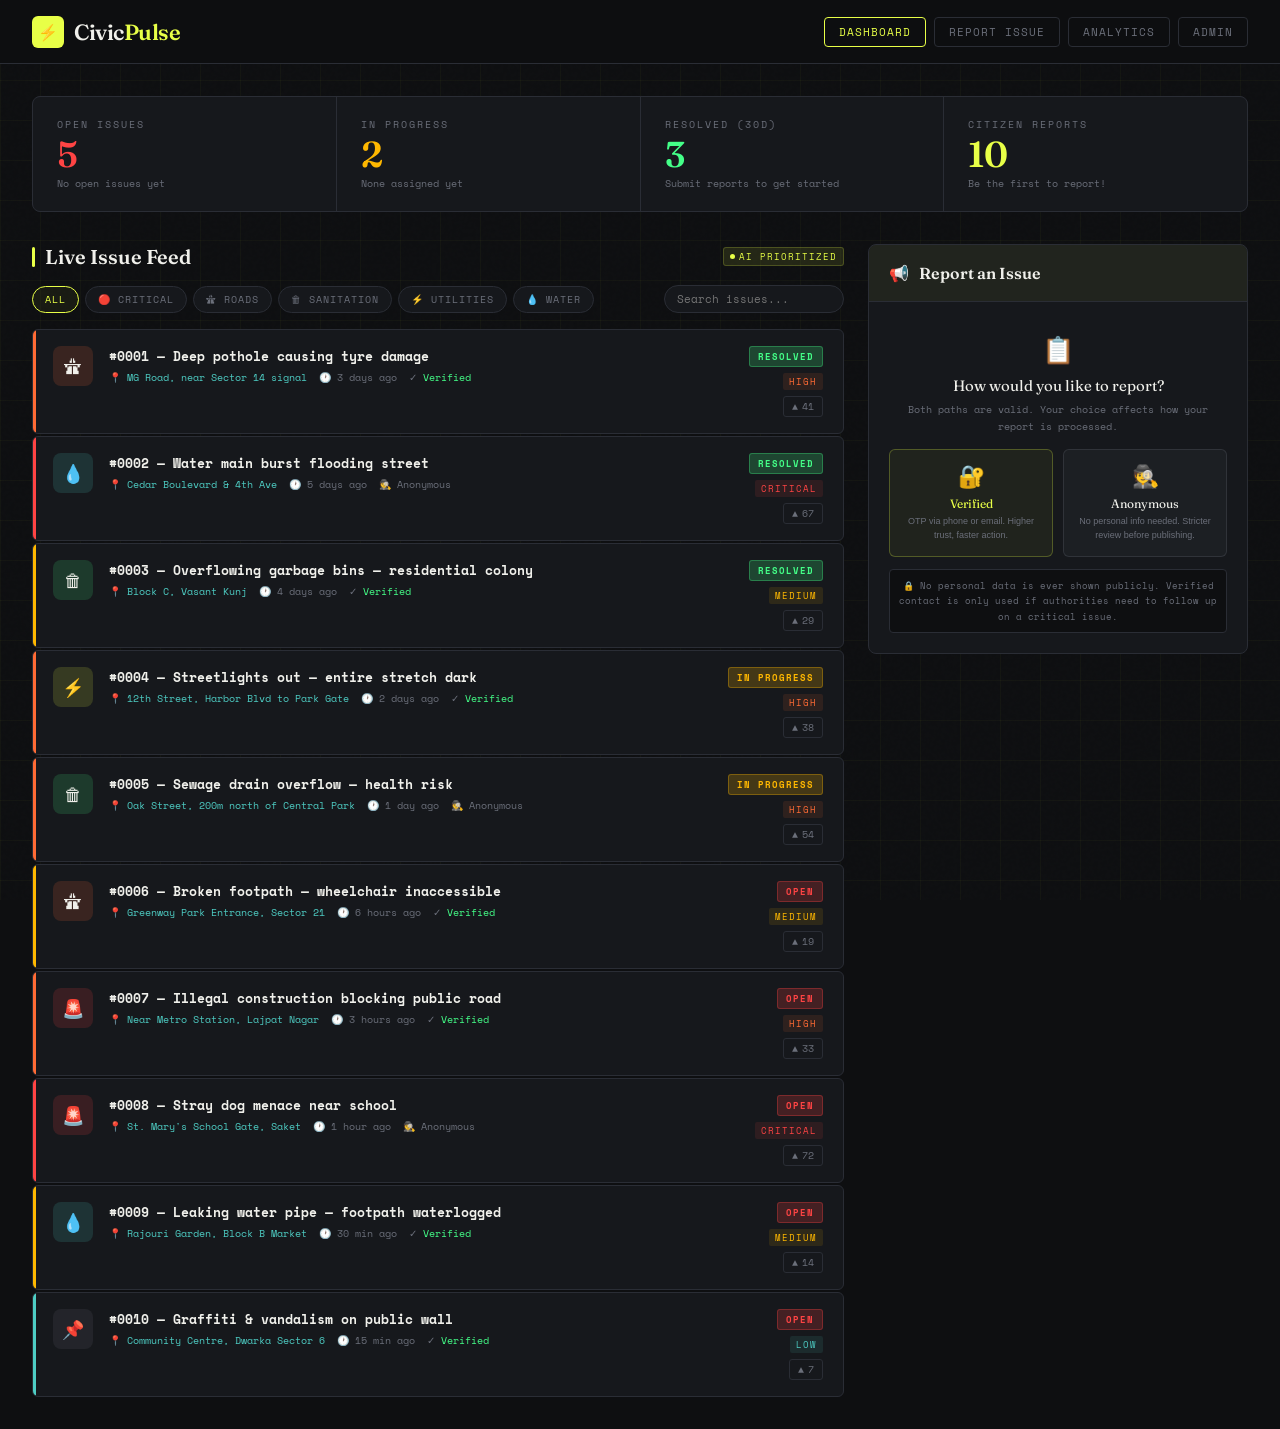
==== index.html @ 7ce0d632 "Add files via upload" ====
<!DOCTYPE html>
<html lang="en">
<head>
<meta charset="UTF-8">
<meta name="viewport" content="width=device-width, initial-scale=1.0">
<title>CivicPulse — City Issue Tracker</title>
<link rel="stylesheet" href="style.css">
<link rel="preconnect" href="https://fonts.googleapis.com">
<link href="https://fonts.googleapis.com/css2?family=Space+Mono:wght@400;700&family=Fraunces:ital,opsz,wght@0,9..144,300;0,9..144,600;1,9..144,300&display=swap" rel="stylesheet">
</head>
<body>
<header>
  <div class="logo">
    <div class="logo-mark">⚡</div>
    <div class="logo-text">Civic<span>Pulse</span></div>
  </div>
  <nav>
    <button class="nav-btn active" onclick="switchPage('dashboard')">Dashboard</button>
    <button class="nav-btn" onclick="switchPage('report')">Report Issue</button>
    <button class="nav-btn" onclick="switchPage('analytics')">Analytics</button>
    <button class="nav-btn" onclick="window.location.href='admin.html'">Admin</button>
    <!-- <button class="nav-btn btn-primary" onclick="document.getElementById('issue-title').focus(); document.querySelector('.form-panel').scrollIntoView({behavior:'smooth'})">+ New Report</button> -->
  </nav>
</header>

<main>
  <!-- STATS BAR -->
  <div class="stats-bar">
    <div class="stat-card">
      <div class="stat-label">Open Issues</div>
      <div class="stat-value red" id="stat-open">0</div>
      <div class="stat-delta">No open issues yet</div>
    </div>
    <div class="stat-card">
      <div class="stat-label">In Progress</div>
      <div class="stat-value yellow" id="stat-progress">0</div>
      <div class="stat-delta">None assigned yet</div>
    </div>
    <div class="stat-card">
      <div class="stat-label">Resolved (30d)</div>
      <div class="stat-value green" id="stat-resolved">0</div>
      <div class="stat-delta">Submit reports to get started</div>
    </div>
    <div class="stat-card">
      <div class="stat-label">Citizen Reports</div>
      <div class="stat-value accent" id="stat-total">0</div>
      <div class="stat-delta">Be the first to report!</div>
    </div>
  </div>

  <!-- MAIN CONTENT -->
  <div class="content-grid">
    <!-- LEFT: ISSUE FEED -->
    <div>
      <div class="section-header">
        <div class="section-title">Live Issue Feed</div>
        <div class="ai-tag"><div class="ai-dot"></div> AI Prioritized</div>
      </div>

      <div class="filter-bar">
        <button class="filter-chip active" onclick="filterReports('all', this)">All</button>
        <button class="filter-chip" onclick="filterReports('critical', this)">🔴 Critical</button>
        <button class="filter-chip" onclick="filterReports('road', this)">🛣 Roads</button>
        <button class="filter-chip" onclick="filterReports('sanitation', this)">🗑 Sanitation</button>
        <button class="filter-chip" onclick="filterReports('utility', this)">⚡ Utilities</button>
        <button class="filter-chip" onclick="filterReports('water', this)">💧 Water</button>
        <input class="search-input" placeholder="Search issues..." oninput="searchReports(this.value)">
      </div>

      <div class="reports-list" id="reports-list"></div>
    </div>

    <!-- RIGHT SIDEBAR -->
    <div class="sidebar">

      <!-- SUBMIT FORM -->
      <div class="form-panel">
        <div class="panel-header">
          <span>📢</span>
          <div class="panel-header-title">Report an Issue</div>
          <div id="verify-badge" style="margin-left:auto;display:none" class="ai-tag"></div>
        </div>
        <div class="panel-body">

          <!-- STEP 1: CHOOSE MODE -->
          <div id="step-choose">
            <div style="text-align:center;padding:8px 0 14px">
              <div style="font-size:26px;margin-bottom:8px">📋</div>
              <div style="font-family:'Fraunces',serif;font-size:15px;margin-bottom:6px">How would you like to report?</div>
              <div style="font-size:10px;color:var(--muted);line-height:1.7">Both paths are valid. Your choice affects how your report is processed.</div>
            </div>
            <div style="display:grid;grid-template-columns:1fr 1fr;gap:10px;margin-bottom:12px">
              <button onclick="chooseMode('verified')" style="background:rgba(232,255,71,0.05);border:1px solid rgba(232,255,71,0.25);border-radius:6px;padding:14px 10px;cursor:pointer;text-align:center;transition:all 0.2s" onmouseover="this.style.background='rgba(232,255,71,0.1)'" onmouseout="this.style.background='rgba(232,255,71,0.05)'">
                <div style="font-size:22px;margin-bottom:6px">🔐</div>
                <div style="font-family:'Fraunces',serif;font-size:12px;color:var(--accent);margin-bottom:4px">Verified</div>
                <div style="font-size:9px;color:var(--muted);line-height:1.5">OTP via phone or email. Higher trust, faster action.</div>
              </button>
              <button onclick="chooseMode('anonymous')" style="background:rgba(107,111,122,0.08);border:1px solid rgba(107,111,122,0.25);border-radius:6px;padding:14px 10px;cursor:pointer;text-align:center;transition:all 0.2s" onmouseover="this.style.background='rgba(107,111,122,0.15)'" onmouseout="this.style.background='rgba(107,111,122,0.08)'">
                <div style="font-size:22px;margin-bottom:6px">🕵️</div>
                <div style="font-family:'Fraunces',serif;font-size:12px;color:var(--text);margin-bottom:4px">Anonymous</div>
                <div style="font-size:9px;color:var(--muted);line-height:1.5">No personal info needed. Stricter review before publishing.</div>
              </button>
            </div>
            <div style="font-size:9px;color:var(--muted);text-align:center;line-height:1.7;padding:8px;border:1px solid var(--border);border-radius:4px;background:var(--bg)">
              🔒 No personal data is ever shown publicly. Verified contact is only used if authorities need to follow up on a critical issue.
            </div>
          </div>

          <!-- STEP 1a: VERIFY IDENTITY (OTP) -->
          <div id="step-verify" style="display:none">
            <button onclick="backToChoose()" style="background:none;border:none;color:var(--muted);font-family:'Space Mono',monospace;font-size:9px;cursor:pointer;margin-bottom:12px;padding:0">← Back</button>
            <div style="text-align:center;padding:4px 0 14px">
              <div style="font-size:24px;margin-bottom:6px">🔐</div>
              <div style="font-family:'Fraunces',serif;font-size:14px;margin-bottom:4px">Verify your identity</div>
              <div style="font-size:10px;color:var(--muted);line-height:1.6">Your contact is <strong style="color:var(--text)">never shown publicly</strong>. Reports display as "Verified Citizen".</div>
            </div>
            <div class="form-group">
              <label class="form-label">Mobile Number or Email</label>
              <input class="form-input" id="verify-contact" placeholder="+91 98765 43210 or you@email.com">
            </div>
            <div id="otp-row" style="display:none">
              <div class="form-group">
                <label class="form-label">Enter OTP sent to your contact</label>
                <div style="display:flex;gap:8px">
                  <input class="form-input" id="otp-input" placeholder="6-digit code" maxlength="6" style="letter-spacing:6px;font-size:16px;text-align:center">
                  <button style="background:none;border:1px solid var(--border);color:var(--muted);font-family:'Space Mono',monospace;font-size:9px;padding:0 10px;border-radius:4px;cursor:pointer;white-space:nowrap" onclick="resendOtp()">Resend</button>
                </div>
                <div style="font-size:9px;color:var(--muted);margin-top:6px" id="otp-hint"></div>
              </div>
              <button class="submit-btn" onclick="verifyOtp()">Verify & Continue →</button>
            </div>
            <div id="send-otp-btn-wrap">
              <button class="submit-btn" onclick="sendOtp()">Send OTP →</button>
            </div>
          </div>

          <!-- STEP 2: REPORT FORM (shown after choose) -->
          <div id="step-form" style="display:none">
            <div id="mode-banner" style="display:flex;align-items:flex-start;gap:8px;padding:10px 12px;border-radius:4px;margin-bottom:14px;font-size:10px;line-height:1.6"></div>

            <!-- CATEGORY -->
            <div class="form-group">
              <label class="form-label">Category</label>
              <div class="category-grid" id="cat-grid">
                <button class="cat-btn active" onclick="selectCat(this, 'road')"><div class="cat-btn-icon">🛣</div>Roads</button>
                <button class="cat-btn" onclick="selectCat(this, 'sanitation')"><div class="cat-btn-icon">🗑</div>Waste</button>
                <button class="cat-btn" onclick="selectCat(this, 'utility')"><div class="cat-btn-icon">⚡</div>Utilities</button>
                <button class="cat-btn" onclick="selectCat(this, 'water')"><div class="cat-btn-icon">💧</div>Water</button>
                <button class="cat-btn" onclick="selectCat(this, 'safety')"><div class="cat-btn-icon">🚨</div>Safety</button>
                <button class="cat-btn" onclick="selectCat(this, 'other')"><div class="cat-btn-icon">📌</div>Other</button>
              </div>
            </div>

            <!-- GPS VERIFICATION -->
            <div class="form-group">
              <label class="form-label">Location Verification <span style="color:var(--red)">*</span></label>
              <div id="gps-box" style="background:var(--bg);border:1px solid var(--border);border-radius:4px;padding:12px;text-align:center">
                <div style="font-size:11px;color:var(--muted);margin-bottom:8px">You must be physically at or near the issue location to report it.</div>
                <button class="submit-btn" style="padding:8px 16px;font-size:10px;width:auto;display:inline-block" onclick="captureGPS()">📍 Capture My GPS Location</button>
              </div>
              <div id="gps-result" style="display:none;margin-top:8px;padding:10px 12px;border-radius:4px;font-size:10px;line-height:1.6"></div>
            </div>

            <!-- LOCATION TEXT (auto-filled from GPS, editable) -->
            <div class="form-group">
              <label class="form-label">Location Description</label>
              <input class="form-input" id="issue-location" placeholder="Auto-filled from GPS or enter manually">
            </div>

            <!-- TITLE -->
            <div class="form-group">
              <label class="form-label">Issue Title</label>
              <input class="form-input" id="issue-title" placeholder="e.g. Large pothole on Main St">
            </div>

            <!-- DESCRIPTION -->
            <div class="form-group">
              <label class="form-label">Description</label>
              <textarea class="form-textarea" id="issue-desc" placeholder="Describe the issue in detail..."></textarea>
            </div>

            <!-- PHOTO UPLOAD (mandatory for visual categories) -->
            <div class="form-group" id="photo-group" style="display:none">
              <label class="form-label">Photo Evidence <span style="color:var(--red)">* Required for this category</span></label>
              <div id="photo-drop" onclick="document.getElementById('photo-input').click()"
                style="border:2px dashed var(--border);border-radius:6px;padding:20px;text-align:center;cursor:pointer;transition:all 0.2s;background:var(--bg)"
                ondragover="event.preventDefault()"
                ondragleave=""
                ondrop="">
                <div style="font-size:24px;margin-bottom:6px">📸</div>
                <div style="font-size:11px;color:var(--text)">Take a photo right now</div>
                <div style="font-size:9px;color:var(--muted);margin-top:4px">Opens your camera — photo must be taken on the spot</div>
                <div style="font-size:9px;color:var(--red);margin-top:4px">⚠ Gallery & file uploads are not accepted</div>
              </div>
              <input type="file" id="photo-input" accept="image/*" capture="environment" style="display:none" onchange="handlePhotoUpload(event)">
              <div id="photo-preview" style="display:none;margin-top:10px;position:relative">
                <img id="preview-img" style="width:100%;border-radius:6px;border:1px solid var(--border);max-height:160px;object-fit:cover">
                <div id="photo-meta" style="font-size:9px;color:var(--muted);margin-top:4px;display:flex;gap:12px;flex-wrap:wrap"></div>
                <button onclick="clearPhoto()" style="position:absolute;top:6px;right:6px;background:rgba(0,0,0,0.7);border:none;color:var(--text);border-radius:50%;width:22px;height:22px;cursor:pointer;font-size:12px;line-height:1">✕</button>
              </div>
              <div id="photo-warning" style="display:none;margin-top:6px;font-size:10px;color:var(--red)"></div>
            </div>

            <!-- AI PRIORITY NOTE -->
            <div class="form-group">
              <div style="background:var(--bg);border:1px solid var(--border);border-radius:4px;padding:10px 12px;display:flex;align-items:center;gap:8px">
                <div class="ai-dot"></div>
                <span style="font-size:10px;color:var(--muted);line-height:1.5">Priority is <span style="color:var(--accent)">automatically assessed by AI</span> based on your description — no manual selection needed.</span>
              </div>
            </div>

            <div id="abuse-warning" style="display:none;background:rgba(255,68,68,0.08);border:1px solid rgba(255,68,68,0.3);border-radius:4px;padding:10px 12px;font-size:10px;color:var(--red);margin-bottom:12px;line-height:1.6"></div>
            <button class="submit-btn" onclick="submitReport()">Submit Report →</button>
            <div style="font-size:9px;color:var(--muted);text-align:center;margin-top:10px">⚠️ False reports may result in your account being flagged and restricted.</div>
          </div>

        </div>
      </div>

    </div>
  </div>
</main>

<!-- ANALYTICS OVERLAY -->
<div id="analytics-overlay" style="display:none;position:fixed;inset:0;background:var(--bg);z-index:150;overflow-y:auto">
  <div style="max-width:1000px;margin:0 auto;padding:32px">
    <div style="display:flex;align-items:center;justify-content:space-between;margin-bottom:32px">
      <div>
        <div style="font-family:'Fraunces',serif;font-size:28px;font-weight:600">Government Performance <span style="color:var(--accent)">Analytics</span></div>
        <div style="font-size:11px;color:var(--muted);margin-top:4px">Real-time view of civic issue resolution progress</div>
      </div>
      <button onclick="closeAnalytics()" style="background:none;border:1px solid var(--border);color:var(--muted);font-family:'Space Mono',monospace;font-size:11px;padding:8px 16px;border-radius:4px;cursor:pointer">✕ Close</button>
    </div>

    <!-- TOP KPI ROW -->
    <div style="display:grid;grid-template-columns:repeat(4,1fr);gap:1px;background:var(--border);border:1px solid var(--border);border-radius:8px;overflow:hidden;margin-bottom:24px">
      <div style="background:var(--surface);padding:20px 24px">
        <div style="font-size:10px;text-transform:uppercase;letter-spacing:2px;color:var(--muted);margin-bottom:6px">Resolution Rate</div>
        <div id="a-rate" style="font-family:'Fraunces',serif;font-size:38px;font-weight:600;color:var(--accent)">0%</div>
        <div id="a-rate-sub" style="font-size:10px;color:var(--muted);margin-top:2px">of all submitted issues</div>
      </div>
      <div style="background:var(--surface);padding:20px 24px">
        <div style="font-size:10px;text-transform:uppercase;letter-spacing:2px;color:var(--muted);margin-bottom:6px">Total Resolved</div>
        <div id="a-resolved" style="font-family:'Fraunces',serif;font-size:38px;font-weight:600;color:var(--green)">0</div>
        <div style="font-size:10px;color:var(--muted);margin-top:2px">issues closed</div>
      </div>
      <div style="background:var(--surface);padding:20px 24px">
        <div style="font-size:10px;text-transform:uppercase;letter-spacing:2px;color:var(--muted);margin-bottom:6px">In Progress</div>
        <div id="a-progress" style="font-family:'Fraunces',serif;font-size:38px;font-weight:600;color:var(--yellow)">0</div>
        <div style="font-size:10px;color:var(--muted);margin-top:2px">actively being worked on</div>
      </div>
      <div style="background:var(--surface);padding:20px 24px">
        <div style="font-size:10px;text-transform:uppercase;letter-spacing:2px;color:var(--muted);margin-bottom:6px">Pending / Open</div>
        <div id="a-open" style="font-family:'Fraunces',serif;font-size:38px;font-weight:600;color:var(--red)">0</div>
        <div style="font-size:10px;color:var(--muted);margin-top:2px">awaiting action</div>
      </div>
    </div>

    <div style="display:grid;grid-template-columns:1fr 1fr;gap:20px;margin-bottom:20px">

      <!-- RESOLUTION PROGRESS BAR -->
      <div style="background:var(--surface);border:1px solid var(--border);border-radius:8px;padding:24px">
        <div style="font-family:'Fraunces',serif;font-size:16px;font-weight:600;margin-bottom:4px">Overall Progress</div>
        <div style="font-size:10px;color:var(--muted);margin-bottom:20px">How far along is the government in resolving all reported issues</div>
        <div style="position:relative;height:28px;background:var(--bg);border-radius:4px;overflow:hidden;margin-bottom:10px;border:1px solid var(--border)">
          <div id="progress-bar-resolved" style="position:absolute;left:0;top:0;bottom:0;background:var(--green);transition:width 0.8s ease;width:0%"></div>
          <div id="progress-bar-progress" style="position:absolute;top:0;bottom:0;background:var(--yellow);transition:all 0.8s ease;left:0%;width:0%"></div>
          <div style="position:absolute;inset:0;display:flex;align-items:center;justify-content:center;font-size:10px;font-weight:700;color:var(--bg);mix-blend-mode:difference" id="progress-bar-label">No reports yet</div>
        </div>
        <div style="display:flex;gap:16px;font-size:9px;color:var(--muted)">
          <span style="display:flex;align-items:center;gap:4px"><span style="display:inline-block;width:8px;height:8px;background:var(--green);border-radius:2px"></span>Resolved</span>
          <span style="display:flex;align-items:center;gap:4px"><span style="display:inline-block;width:8px;height:8px;background:var(--yellow);border-radius:2px"></span>In Progress</span>
          <span style="display:flex;align-items:center;gap:4px"><span style="display:inline-block;width:8px;height:8px;background:var(--border);border-radius:2px"></span>Open / Pending</span>
        </div>
      </div>

      <!-- CATEGORY BREAKDOWN DONUT -->
      <div style="background:var(--surface);border:1px solid var(--border);border-radius:8px;padding:24px">
        <div style="font-family:'Fraunces',serif;font-size:16px;font-weight:600;margin-bottom:4px">Issues by Category</div>
        <div style="font-size:10px;color:var(--muted);margin-bottom:16px">Distribution of all submitted reports</div>
        <div id="category-bars"></div>
      </div>

    </div>

    <div style="display:grid;grid-template-columns:1fr 1fr;gap:20px">

      <!-- RESOLVED BY CATEGORY -->
      <div style="background:var(--surface);border:1px solid var(--border);border-radius:8px;padding:24px">
        <div style="font-family:'Fraunces',serif;font-size:16px;font-weight:600;margin-bottom:4px">Resolved by Category</div>
        <div style="font-size:10px;color:var(--muted);margin-bottom:16px">Which types of issues the government has successfully closed</div>
        <div id="resolved-by-cat"></div>
      </div>

      <!-- ACCOUNTABILITY SCORECARD -->
      <div style="background:var(--surface);border:1px solid var(--border);border-radius:8px;padding:24px">
        <div style="font-family:'Fraunces',serif;font-size:16px;font-weight:600;margin-bottom:4px">Accountability Scorecard</div>
        <div style="font-size:10px;color:var(--muted);margin-bottom:20px">Government responsiveness graded by category</div>
        <div id="scorecard"></div>
      </div>

    </div>

  </div>
</div>

<!-- DETAIL MODAL -->
<!-- <div class="modal-overlay" id="modal-overlay" onclick="closeModal(event)">
  <div class="modal" id="modal">
    <div class="modal-header">
      <div>
        <div id="modal-title" style="font-family:'Fraunces',serif;font-size:20px;font-weight:600;margin-bottom:8px"></div>
        <div style="display:flex;gap:8px;flex-wrap:wrap" id="modal-badges"></div>
      </div>
      <button class="modal-close" onclick="closeModal()">✕</button>
    </div>
    <div class="modal-body">
      <div style="font-size:11px;color:var(--muted);margin-bottom:16px" id="modal-meta"></div>
      <div style="font-size:13px;line-height:1.7;margin-bottom:20px;color:#c0c0b8" id="modal-desc"></div>

      <div style="margin-bottom:20px">
        <div style="font-size:11px;text-transform:uppercase;letter-spacing:2px;color:var(--muted);margin-bottom:12px">Resolution Timeline</div>
        <div class="timeline" id="modal-timeline"></div>
      </div>

      <div>
        <div style="font-size:11px;text-transform:uppercase;letter-spacing:2px;color:var(--muted);margin-bottom:12px">Citizen — Authority Communication</div>
        <div class="comm-thread" id="modal-comms"></div>
        <div class="comm-input-area">
          <input class="comm-input" id="comm-input" placeholder="Add a public comment...">
          <button class="comm-send" onclick="sendComment()">Send</button>
        </div>
      </div>

      <div id="modal-status-controls" style="margin-top:20px;padding-top:16px;border-top:1px solid var(--border)">
        <div style="font-size:9px;text-transform:uppercase;letter-spacing:2px;color:var(--muted);margin-bottom:10px">Department Controls</div>
        <div style="display:flex;gap:8px;flex-wrap:wrap">
          <button onclick="updateReportStatus('progress')" style="background:rgba(255,184,0,0.1);border:1px solid rgba(255,184,0,0.3);color:var(--yellow);font-family:'Space Mono',monospace;font-size:10px;padding:6px 12px;border-radius:4px;cursor:pointer">Mark In Progress</button>
          <button onclick="updateReportStatus('resolved')" style="background:rgba(68,255,136,0.1);border:1px solid rgba(68,255,136,0.3);color:var(--green);font-family:'Space Mono',monospace;font-size:10px;padding:6px 12px;border-radius:4px;cursor:pointer">✓ Mark Resolved</button>
        </div>
      </div>
    </div>
  </div>
</div> -->

<!-- TOAST -->
<div class="toast" id="toast">✓ Report submitted successfully!</div>
    
<script src="script.js"></script>

</body>
</html>
---- style.css ----
:root {
    --bg: #0e0f11;
    --surface: #16181c;
    --border: #2a2d35;
    --accent: #e8ff47;
    --accent2: #ff6b35;
    --accent3: #4ecdc4;
    --text: #f0f0eb;
    --muted: #6b6f7a;
    --red: #ff4444;
    --yellow: #ffb800;
    --green: #44ff88;
  }

  * { margin: 0; padding: 0; box-sizing: border-box; }

  body {
    background: var(--bg);
    color: var(--text);
    font-family: 'Space Mono', monospace;
    min-height: 100vh;
    overflow-x: hidden;
  }

  /* BACKGROUND GRID */
  body::before {
    content: '';
    position: fixed;
    inset: 0;
    background-image: 
      linear-gradient(rgba(232,255,71,0.03) 1px, transparent 1px),
      linear-gradient(90deg, rgba(232,255,71,0.03) 1px, transparent 1px);
    background-size: 40px 40px;
    pointer-events: none;
    z-index: 0;
  }

  /* NOISE TEXTURE */
  body::after {
    content: '';
    position: fixed;
    inset: 0;
    background-image: url("data:image/svg+xml,%3Csvg viewBox='0 0 256 256' xmlns='http://www.w3.org/2000/svg'%3E%3Cfilter id='n'%3E%3CfeTurbulence type='fractalNoise' baseFrequency='0.9' numOctaves='4' stitchTiles='stitch'/%3E%3C/filter%3E%3Crect width='100%25' height='100%25' filter='url(%23n)' opacity='0.03'/%3E%3C/svg%3E");
    pointer-events: none;
    z-index: 0;
    opacity: 0.4;
  }

  /* HEADER */
  header {
    position: sticky;
    top: 0;
    z-index: 100;
    background: rgba(14,15,17,0.92);
    backdrop-filter: blur(12px);
    border-bottom: 1px solid var(--border);
    padding: 0 32px;
    display: flex;
    align-items: center;
    justify-content: space-between;
    height: 64px;
  }

  .logo {
    display: flex;
    align-items: center;
    gap: 10px;
  }

  .logo-mark {
    width: 32px;
    height: 32px;
    background: var(--accent);
    border-radius: 6px;
    display: flex;
    align-items: center;
    justify-content: center;
    font-size: 16px;
    animation: pulse-logo 3s ease-in-out infinite;
  }

  @keyframes pulse-logo {
    0%, 100% { box-shadow: 0 0 0 0 rgba(232,255,71,0.4); }
    50% { box-shadow: 0 0 0 8px rgba(232,255,71,0); }
  }

  .logo-text {
    font-family: 'Fraunces', serif;
    font-size: 22px;
    font-weight: 600;
    letter-spacing: -0.5px;
  }

  .logo-text span { color: var(--accent); }

  nav { display: flex; gap: 8px; align-items: center; }

  .nav-btn {
    background: none;
    border: 1px solid var(--border);
    color: var(--muted);
    padding: 6px 14px;
    border-radius: 4px;
    font-family: 'Space Mono', monospace;
    font-size: 11px;
    cursor: pointer;
    transition: all 0.2s;
    text-transform: uppercase;
    letter-spacing: 1px;
  }

  .nav-btn:hover, .nav-btn.active {
    border-color: var(--accent);
    color: var(--accent);
  }

  .btn-primary {
    background: var(--accent);
    border-color: var(--accent);
    color: var(--bg);
    font-weight: 700;
  }

  .btn-primary:hover {
    background: transparent;
    color: var(--accent);
  }

  /* MAIN LAYOUT */
  main {
    position: relative;
    z-index: 1;
    max-width: 1400px;
    margin: 0 auto;
    padding: 32px;
  }

  /* HERO STATS BAR */
  .stats-bar {
    display: grid;
    grid-template-columns: repeat(4, 1fr);
    gap: 1px;
    background: var(--border);
    border: 1px solid var(--border);
    border-radius: 8px;
    overflow: hidden;
    margin-bottom: 32px;
    animation: fadeUp 0.5s ease both;
  }

  @keyframes fadeUp {
    from { opacity: 0; transform: translateY(20px); }
    to { opacity: 1; transform: translateY(0); }
  }

  .stat-card {
    background: var(--surface);
    padding: 20px 24px;
    display: flex;
    flex-direction: column;
    gap: 4px;
    transition: background 0.2s;
  }

  .stat-card:hover { background: #1c1f26; }

  .stat-label {
    font-size: 10px;
    text-transform: uppercase;
    letter-spacing: 2px;
    color: var(--muted);
  }

  .stat-value {
    font-family: 'Fraunces', serif;
    font-size: 36px;
    font-weight: 600;
    line-height: 1;
  }

  .stat-value.green { color: var(--green); }
  .stat-value.yellow { color: var(--yellow); }
  .stat-value.red { color: var(--red); }
  .stat-value.accent { color: var(--accent); }

  .stat-delta {
    font-size: 10px;
    color: var(--muted);
  }

  .stat-delta .up { color: var(--green); }
  .stat-delta .down { color: var(--red); }

  /* CONTENT GRID */
  .content-grid {
    display: grid;
    grid-template-columns: 1fr 380px;
    gap: 24px;
  }

  /* SECTION HEADERS */
  .section-header {
    display: flex;
    align-items: center;
    justify-content: space-between;
    margin-bottom: 16px;
  }

  .section-title {
    font-family: 'Fraunces', serif;
    font-size: 20px;
    font-weight: 600;
    display: flex;
    align-items: center;
    gap: 10px;
  }

  .section-title::before {
    content: '';
    display: block;
    width: 3px;
    height: 20px;
    background: var(--accent);
    border-radius: 2px;
  }

  /* REPORT CARDS */
  .reports-list {
    display: flex;
    flex-direction: column;
    gap: 2px;
    animation: fadeUp 0.5s 0.1s ease both;
  }

  .report-card {
    background: var(--surface);
    border: 1px solid var(--border);
    border-radius: 6px;
    padding: 16px 20px;
    display: grid;
    grid-template-columns: auto 1fr auto;
    gap: 16px;
    align-items: start;
    cursor: pointer;
    transition: all 0.2s;
    position: relative;
    overflow: hidden;
  }

  .report-card::before {
    content: '';
    position: absolute;
    left: 0;
    top: 0;
    bottom: 0;
    width: 3px;
  }

  .report-card.critical::before { background: var(--red); }
  .report-card.high::before { background: var(--accent2); }
  .report-card.medium::before { background: var(--yellow); }
  .report-card.low::before { background: var(--accent3); }

  .report-card:hover {
    border-color: rgba(232,255,71,0.3);
    transform: translateX(2px);
    background: #1c1f26;
  }

  .report-card.selected {
    border-color: var(--accent);
    background: rgba(232,255,71,0.05);
  }

  .category-icon {
    width: 40px;
    height: 40px;
    border-radius: 8px;
    display: flex;
    align-items: center;
    justify-content: center;
    font-size: 18px;
    flex-shrink: 0;
  }

  .cat-road { background: rgba(255,107,53,0.15); }
  .cat-sanitation { background: rgba(68,255,136,0.15); }
  .cat-utility { background: rgba(232,255,71,0.15); }
  .cat-safety { background: rgba(255,68,68,0.15); }
  .cat-water { background: rgba(78,205,196,0.15); }
  .cat-other { background: rgba(107,111,122,0.15); }

  .report-info { flex: 1; min-width: 0; }

  .report-title {
    font-size: 13px;
    font-weight: 700;
    margin-bottom: 4px;
    white-space: nowrap;
    overflow: hidden;
    text-overflow: ellipsis;
  }

  .report-meta {
    font-size: 10px;
    color: var(--muted);
    display: flex;
    gap: 12px;
    flex-wrap: wrap;
  }

  .report-meta .location { color: var(--accent3); }

  .report-right {
    display: flex;
    flex-direction: column;
    align-items: flex-end;
    gap: 6px;
    flex-shrink: 0;
  }

  .status-badge {
    font-size: 9px;
    text-transform: uppercase;
    letter-spacing: 1px;
    padding: 3px 8px;
    border-radius: 3px;
    font-weight: 700;
  }

  .status-open { background: rgba(255,68,68,0.2); color: var(--red); border: 1px solid rgba(255,68,68,0.3); }
  .status-progress { background: rgba(255,184,0,0.2); color: var(--yellow); border: 1px solid rgba(255,184,0,0.3); }
  .status-resolved { background: rgba(68,255,136,0.2); color: var(--green); border: 1px solid rgba(68,255,136,0.3); }
  .status-flagged { background: rgba(107,111,122,0.2); color: var(--muted); border: 1px solid rgba(107,111,122,0.3); }

  .priority-badge {
    font-size: 9px;
    text-transform: uppercase;
    letter-spacing: 1px;
    padding: 2px 6px;
    border-radius: 2px;
  }

  .pri-critical { background: rgba(255,68,68,0.1); color: var(--red); }
  .pri-high { background: rgba(255,107,53,0.1); color: var(--accent2); }
  .pri-medium { background: rgba(255,184,0,0.1); color: var(--yellow); }
  .pri-low { background: rgba(78,205,196,0.1); color: var(--accent3); }

  .upvote-btn {
    background: none;
    border: 1px solid var(--border);
    color: var(--muted);
    font-family: 'Space Mono', monospace;
    font-size: 10px;
    padding: 2px 8px;
    border-radius: 3px;
    cursor: pointer;
    transition: all 0.2s;
    display: flex;
    align-items: center;
    gap: 4px;
  }

  .upvote-btn:hover, .upvote-btn.voted {
    border-color: var(--accent);
    color: var(--accent);
  }

  /* SIDEBAR */
  .sidebar { display: flex; flex-direction: column; gap: 16px; }

  /* SUBMIT FORM */
  .form-panel {
    background: var(--surface);
    border: 1px solid var(--border);
    border-radius: 8px;
    overflow: hidden;
    animation: fadeUp 0.5s 0.2s ease both;
  }

  .panel-header {
    padding: 16px 20px;
    border-bottom: 1px solid var(--border);
    background: rgba(232,255,71,0.05);
    display: flex;
    align-items: center;
    gap: 10px;
  }

  .panel-header-title {
    font-family: 'Fraunces', serif;
    font-size: 16px;
    font-weight: 600;
  }

  .panel-body { padding: 20px; }

  .form-group { margin-bottom: 14px; }

  .form-label {
    display: block;
    font-size: 9px;
    text-transform: uppercase;
    letter-spacing: 2px;
    color: var(--muted);
    margin-bottom: 6px;
  }

  .form-input, .form-select, .form-textarea {
    width: 100%;
    background: var(--bg);
    border: 1px solid var(--border);
    color: var(--text);
    font-family: 'Space Mono', monospace;
    font-size: 12px;
    padding: 10px 12px;
    border-radius: 4px;
    outline: none;
    transition: border-color 0.2s;
  }

  .form-input:focus, .form-select:focus, .form-textarea:focus {
    border-color: var(--accent);
  }

  .form-textarea { resize: vertical; min-height: 80px; }

  .form-select option { background: var(--bg); }

  .category-grid {
    display: grid;
    grid-template-columns: repeat(3, 1fr);
    gap: 6px;
  }

  .cat-btn {
    background: var(--bg);
    border: 1px solid var(--border);
    color: var(--muted);
    padding: 8px 4px;
    border-radius: 4px;
    font-family: 'Space Mono', monospace;
    font-size: 9px;
    cursor: pointer;
    transition: all 0.2s;
    text-align: center;
    display: flex;
    flex-direction: column;
    align-items: center;
    gap: 4px;
  }

  .cat-btn:hover, .cat-btn.active {
    border-color: var(--accent);
    color: var(--accent);
    background: rgba(232,255,71,0.05);
  }

  .cat-btn-icon { font-size: 16px; }

  .submit-btn {
    width: 100%;
    background: var(--accent);
    color: var(--bg);
    border: none;
    font-family: 'Space Mono', monospace;
    font-size: 12px;
    font-weight: 700;
    padding: 12px;
    border-radius: 4px;
    cursor: pointer;
    transition: all 0.2s;
    text-transform: uppercase;
    letter-spacing: 2px;
    margin-top: 4px;
  }

  .submit-btn:hover {
    background: var(--text);
    transform: translateY(-1px);
    box-shadow: 0 4px 20px rgba(232,255,71,0.3);
  }

  .submit-btn:active { transform: translateY(0); }

  /* AI TAG */
  .ai-tag {
    display: inline-flex;
    align-items: center;
    gap: 4px;
    background: rgba(232,255,71,0.1);
    border: 1px solid rgba(232,255,71,0.2);
    color: var(--accent);
    font-size: 9px;
    padding: 2px 6px;
    border-radius: 3px;
    text-transform: uppercase;
    letter-spacing: 1px;
  }

  .ai-dot {
    width: 5px;
    height: 5px;
    background: var(--accent);
    border-radius: 50%;
    animation: blink 1.5s ease-in-out infinite;
  }

  @keyframes blink {
    0%, 100% { opacity: 1; }
    50% { opacity: 0; }
  }

  /* FILTER BAR */
  .filter-bar {
    display: flex;
    gap: 6px;
    margin-bottom: 16px;
    flex-wrap: wrap;
    align-items: center;
    animation: fadeUp 0.5s 0.05s ease both;
  }

  .filter-chip {
    background: var(--surface);
    border: 1px solid var(--border);
    color: var(--muted);
    font-family: 'Space Mono', monospace;
    font-size: 10px;
    padding: 5px 12px;
    border-radius: 100px;
    cursor: pointer;
    transition: all 0.2s;
    text-transform: uppercase;
    letter-spacing: 1px;
  }

  .filter-chip:hover, .filter-chip.active {
    border-color: var(--accent);
    color: var(--accent);
    background: rgba(232,255,71,0.05);
  }

  .search-input {
    background: var(--surface);
    border: 1px solid var(--border);
    color: var(--text);
    font-family: 'Space Mono', monospace;
    font-size: 11px;
    padding: 5px 12px;
    border-radius: 100px;
    outline: none;
    margin-left: auto;
    width: 180px;
    transition: all 0.2s;
  }

  .search-input:focus { border-color: var(--accent); width: 220px; }

  /* DETAIL MODAL */
  .modal-overlay {
    position: fixed;
    inset: 0;
    background: rgba(0,0,0,0.8);
    backdrop-filter: blur(4px);
    z-index: 200;
    display: none;
    align-items: center;
    justify-content: center;
  }

  .modal-overlay.open { display: flex; }

  .modal {
    background: var(--surface);
    border: 1px solid var(--border);
    border-radius: 12px;
    width: 90%;
    max-width: 600px;
    max-height: 80vh;
    overflow-y: auto;
    animation: modalIn 0.3s ease;
  }

  @keyframes modalIn {
    from { opacity: 0; transform: scale(0.95) translateY(20px); }
    to { opacity: 1; transform: scale(1) translateY(0); }
  }

  .modal-header {
    padding: 24px;
    border-bottom: 1px solid var(--border);
    display: flex;
    justify-content: space-between;
    align-items: flex-start;
  }

  .modal-close {
    background: none;
    border: none;
    color: var(--muted);
    font-size: 20px;
    cursor: pointer;
    padding: 0;
    line-height: 1;
  }

  .modal-close:hover { color: var(--text); }

  .modal-body { padding: 24px; }

  .timeline {
    position: relative;
    padding-left: 24px;
  }

  .timeline::before {
    content: '';
    position: absolute;
    left: 7px;
    top: 8px;
    bottom: 8px;
    width: 1px;
    background: var(--border);
  }

  .timeline-item {
    position: relative;
    padding-bottom: 20px;
    font-size: 12px;
  }

  .timeline-item:last-child { padding-bottom: 0; }

  .timeline-dot {
    position: absolute;
    left: -21px;
    top: 4px;
    width: 8px;
    height: 8px;
    border-radius: 50%;
    background: var(--muted);
    border: 2px solid var(--bg);
  }

  .timeline-dot.active { background: var(--accent); }
  .timeline-dot.done { background: var(--green); }

  .timeline-label { font-weight: 700; margin-bottom: 2px; }
  .timeline-desc { color: var(--muted); }
  .timeline-date { font-size: 10px; color: var(--muted); margin-top: 2px; }

  .comm-thread { margin-top: 16px; }

  .comm-msg {
    background: var(--bg);
    border: 1px solid var(--border);
    border-radius: 6px;
    padding: 12px;
    margin-bottom: 8px;
    font-size: 12px;
  }

  .comm-msg.authority {
    border-color: rgba(232,255,71,0.2);
    background: rgba(232,255,71,0.03);
  }

  .comm-msg-header {
    display: flex;
    justify-content: space-between;
    margin-bottom: 6px;
    font-size: 10px;
  }

  .comm-author { color: var(--accent); font-weight: 700; }
  .comm-author.citizen { color: var(--accent3); }
  .comm-date { color: var(--muted); }
  .comm-text { color: var(--muted); line-height: 1.5; }

  .comm-input-area {
    display: flex;
    gap: 8px;
    margin-top: 12px;
  }

  .comm-input {
    flex: 1;
    background: var(--bg);
    border: 1px solid var(--border);
    color: var(--text);
    font-family: 'Space Mono', monospace;
    font-size: 11px;
    padding: 8px 12px;
    border-radius: 4px;
    outline: none;
  }

  .comm-input:focus { border-color: var(--accent3); }

  .comm-send {
    background: var(--accent3);
    border: none;
    color: var(--bg);
    font-family: 'Space Mono', monospace;
    font-size: 11px;
    font-weight: 700;
    padding: 8px 14px;
    border-radius: 4px;
    cursor: pointer;
  }

  /* TOAST */
  .toast {
    position: fixed;
    bottom: 24px;
    right: 24px;
    background: var(--accent);
    color: var(--bg);
    font-family: 'Space Mono', monospace;
    font-size: 12px;
    font-weight: 700;
    padding: 12px 20px;
    border-radius: 6px;
    z-index: 300;
    transform: translateY(80px);
    opacity: 0;
    transition: all 0.3s;
    display: flex;
    align-items: center;
    gap: 8px;
  }

  .toast.show { transform: translateY(0); opacity: 1; }


  /* RESPONSIVE */
  @media (max-width: 900px) {
    .content-grid { grid-template-columns: 1fr; }
    .stats-bar { grid-template-columns: repeat(2, 1fr); }
    main { padding: 16px; }
  }

  /* SCROLLBAR */
  ::-webkit-scrollbar { width: 6px; }
  ::-webkit-scrollbar-track { background: var(--bg); }
  ::-webkit-scrollbar-thumb { background: var(--border); border-radius: 3px; }
  ::-webkit-scrollbar-thumb:hover { background: var(--muted); }

  /* PAGE TRANSITIONS */
  .page { display: none; }
  .page.active { display: block; }
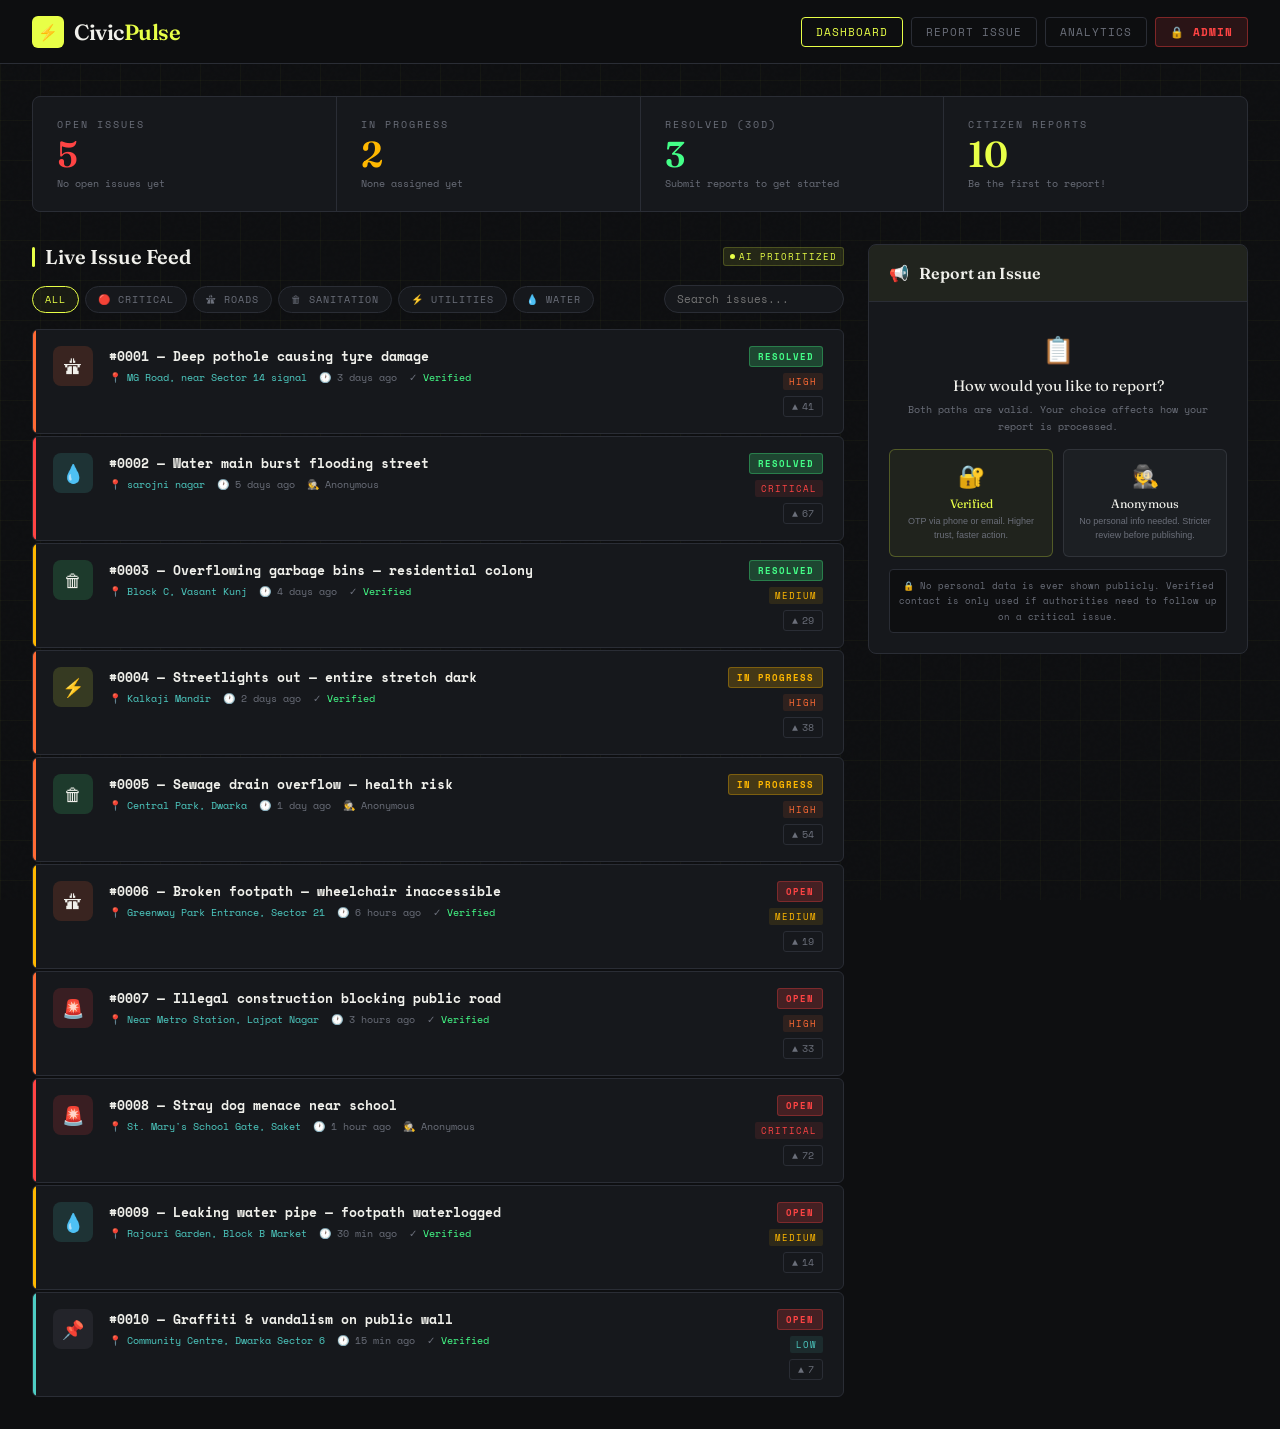
==== commit f9c85367: "Add files via upload" ====
--- a/index.html
+++ b/index.html
@@ -1,352 +1,2327 @@
-<!DOCTYPE html>
-<html lang="en">
-<head>
-<meta charset="UTF-8">
-<meta name="viewport" content="width=device-width, initial-scale=1.0">
-<title>CivicPulse — City Issue Tracker</title>
-<link rel="stylesheet" href="style.css">
-<link rel="preconnect" href="https://fonts.googleapis.com">
-<link href="https://fonts.googleapis.com/css2?family=Space+Mono:wght@400;700&family=Fraunces:ital,opsz,wght@0,9..144,300;0,9..144,600;1,9..144,300&display=swap" rel="stylesheet">
-</head>
-<body>
-<header>
-  <div class="logo">
-    <div class="logo-mark">⚡</div>
-    <div class="logo-text">Civic<span>Pulse</span></div>
-  </div>
-  <nav>
-    <button class="nav-btn active" onclick="switchPage('dashboard')">Dashboard</button>
-    <button class="nav-btn" onclick="switchPage('report')">Report Issue</button>
-    <button class="nav-btn" onclick="switchPage('analytics')">Analytics</button>
-    <button class="nav-btn" onclick="window.location.href='admin.html'">Admin</button>
-    <!-- <button class="nav-btn btn-primary" onclick="document.getElementById('issue-title').focus(); document.querySelector('.form-panel').scrollIntoView({behavior:'smooth'})">+ New Report</button> -->
-  </nav>
-</header>
-
-<main>
-  <!-- STATS BAR -->
-  <div class="stats-bar">
-    <div class="stat-card">
-      <div class="stat-label">Open Issues</div>
-      <div class="stat-value red" id="stat-open">0</div>
-      <div class="stat-delta">No open issues yet</div>
-    </div>
-    <div class="stat-card">
-      <div class="stat-label">In Progress</div>
-      <div class="stat-value yellow" id="stat-progress">0</div>
-      <div class="stat-delta">None assigned yet</div>
-    </div>
-    <div class="stat-card">
-      <div class="stat-label">Resolved (30d)</div>
-      <div class="stat-value green" id="stat-resolved">0</div>
-      <div class="stat-delta">Submit reports to get started</div>
-    </div>
-    <div class="stat-card">
-      <div class="stat-label">Citizen Reports</div>
-      <div class="stat-value accent" id="stat-total">0</div>
-      <div class="stat-delta">Be the first to report!</div>
-    </div>
-  </div>
-
-  <!-- MAIN CONTENT -->
-  <div class="content-grid">
-    <!-- LEFT: ISSUE FEED -->
-    <div>
-      <div class="section-header">
-        <div class="section-title">Live Issue Feed</div>
-        <div class="ai-tag"><div class="ai-dot"></div> AI Prioritized</div>
-      </div>
-
-      <div class="filter-bar">
-        <button class="filter-chip active" onclick="filterReports('all', this)">All</button>
-        <button class="filter-chip" onclick="filterReports('critical', this)">🔴 Critical</button>
-        <button class="filter-chip" onclick="filterReports('road', this)">🛣 Roads</button>
-        <button class="filter-chip" onclick="filterReports('sanitation', this)">🗑 Sanitation</button>
-        <button class="filter-chip" onclick="filterReports('utility', this)">⚡ Utilities</button>
-        <button class="filter-chip" onclick="filterReports('water', this)">💧 Water</button>
-        <input class="search-input" placeholder="Search issues..." oninput="searchReports(this.value)">
-      </div>
-
-      <div class="reports-list" id="reports-list"></div>
-    </div>
-
-    <!-- RIGHT SIDEBAR -->
-    <div class="sidebar">
-
-      <!-- SUBMIT FORM -->
-      <div class="form-panel">
-        <div class="panel-header">
-          <span>📢</span>
-          <div class="panel-header-title">Report an Issue</div>
-          <div id="verify-badge" style="margin-left:auto;display:none" class="ai-tag"></div>
-        </div>
-        <div class="panel-body">
-
-          <!-- STEP 1: CHOOSE MODE -->
-          <div id="step-choose">
-            <div style="text-align:center;padding:8px 0 14px">
-              <div style="font-size:26px;margin-bottom:8px">📋</div>
-              <div style="font-family:'Fraunces',serif;font-size:15px;margin-bottom:6px">How would you like to report?</div>
-              <div style="font-size:10px;color:var(--muted);line-height:1.7">Both paths are valid. Your choice affects how your report is processed.</div>
-            </div>
-            <div style="display:grid;grid-template-columns:1fr 1fr;gap:10px;margin-bottom:12px">
-              <button onclick="chooseMode('verified')" style="background:rgba(232,255,71,0.05);border:1px solid rgba(232,255,71,0.25);border-radius:6px;padding:14px 10px;cursor:pointer;text-align:center;transition:all 0.2s" onmouseover="this.style.background='rgba(232,255,71,0.1)'" onmouseout="this.style.background='rgba(232,255,71,0.05)'">
-                <div style="font-size:22px;margin-bottom:6px">🔐</div>
-                <div style="font-family:'Fraunces',serif;font-size:12px;color:var(--accent);margin-bottom:4px">Verified</div>
-                <div style="font-size:9px;color:var(--muted);line-height:1.5">OTP via phone or email. Higher trust, faster action.</div>
-              </button>
-              <button onclick="chooseMode('anonymous')" style="background:rgba(107,111,122,0.08);border:1px solid rgba(107,111,122,0.25);border-radius:6px;padding:14px 10px;cursor:pointer;text-align:center;transition:all 0.2s" onmouseover="this.style.background='rgba(107,111,122,0.15)'" onmouseout="this.style.background='rgba(107,111,122,0.08)'">
-                <div style="font-size:22px;margin-bottom:6px">🕵️</div>
-                <div style="font-family:'Fraunces',serif;font-size:12px;color:var(--text);margin-bottom:4px">Anonymous</div>
-                <div style="font-size:9px;color:var(--muted);line-height:1.5">No personal info needed. Stricter review before publishing.</div>
-              </button>
-            </div>
-            <div style="font-size:9px;color:var(--muted);text-align:center;line-height:1.7;padding:8px;border:1px solid var(--border);border-radius:4px;background:var(--bg)">
-              🔒 No personal data is ever shown publicly. Verified contact is only used if authorities need to follow up on a critical issue.
-            </div>
-          </div>
-
-          <!-- STEP 1a: VERIFY IDENTITY (OTP) -->
-          <div id="step-verify" style="display:none">
-            <button onclick="backToChoose()" style="background:none;border:none;color:var(--muted);font-family:'Space Mono',monospace;font-size:9px;cursor:pointer;margin-bottom:12px;padding:0">← Back</button>
-            <div style="text-align:center;padding:4px 0 14px">
-              <div style="font-size:24px;margin-bottom:6px">🔐</div>
-              <div style="font-family:'Fraunces',serif;font-size:14px;margin-bottom:4px">Verify your identity</div>
-              <div style="font-size:10px;color:var(--muted);line-height:1.6">Your contact is <strong style="color:var(--text)">never shown publicly</strong>. Reports display as "Verified Citizen".</div>
-            </div>
-            <div class="form-group">
-              <label class="form-label">Mobile Number or Email</label>
-              <input class="form-input" id="verify-contact" placeholder="+91 98765 43210 or you@email.com">
-            </div>
-            <div id="otp-row" style="display:none">
-              <div class="form-group">
-                <label class="form-label">Enter OTP sent to your contact</label>
-                <div style="display:flex;gap:8px">
-                  <input class="form-input" id="otp-input" placeholder="6-digit code" maxlength="6" style="letter-spacing:6px;font-size:16px;text-align:center">
-                  <button style="background:none;border:1px solid var(--border);color:var(--muted);font-family:'Space Mono',monospace;font-size:9px;padding:0 10px;border-radius:4px;cursor:pointer;white-space:nowrap" onclick="resendOtp()">Resend</button>
-                </div>
-                <div style="font-size:9px;color:var(--muted);margin-top:6px" id="otp-hint"></div>
-              </div>
-              <button class="submit-btn" onclick="verifyOtp()">Verify & Continue →</button>
-            </div>
-            <div id="send-otp-btn-wrap">
-              <button class="submit-btn" onclick="sendOtp()">Send OTP →</button>
-            </div>
-          </div>
-
-          <!-- STEP 2: REPORT FORM (shown after choose) -->
-          <div id="step-form" style="display:none">
-            <div id="mode-banner" style="display:flex;align-items:flex-start;gap:8px;padding:10px 12px;border-radius:4px;margin-bottom:14px;font-size:10px;line-height:1.6"></div>
-
-            <!-- CATEGORY -->
-            <div class="form-group">
-              <label class="form-label">Category</label>
-              <div class="category-grid" id="cat-grid">
-                <button class="cat-btn active" onclick="selectCat(this, 'road')"><div class="cat-btn-icon">🛣</div>Roads</button>
-                <button class="cat-btn" onclick="selectCat(this, 'sanitation')"><div class="cat-btn-icon">🗑</div>Waste</button>
-                <button class="cat-btn" onclick="selectCat(this, 'utility')"><div class="cat-btn-icon">⚡</div>Utilities</button>
-                <button class="cat-btn" onclick="selectCat(this, 'water')"><div class="cat-btn-icon">💧</div>Water</button>
-                <button class="cat-btn" onclick="selectCat(this, 'safety')"><div class="cat-btn-icon">🚨</div>Safety</button>
-                <button class="cat-btn" onclick="selectCat(this, 'other')"><div class="cat-btn-icon">📌</div>Other</button>
-              </div>
-            </div>
-
-            <!-- GPS VERIFICATION -->
-            <div class="form-group">
-              <label class="form-label">Location Verification <span style="color:var(--red)">*</span></label>
-              <div id="gps-box" style="background:var(--bg);border:1px solid var(--border);border-radius:4px;padding:12px;text-align:center">
-                <div style="font-size:11px;color:var(--muted);margin-bottom:8px">You must be physically at or near the issue location to report it.</div>
-                <button class="submit-btn" style="padding:8px 16px;font-size:10px;width:auto;display:inline-block" onclick="captureGPS()">📍 Capture My GPS Location</button>
-              </div>
-              <div id="gps-result" style="display:none;margin-top:8px;padding:10px 12px;border-radius:4px;font-size:10px;line-height:1.6"></div>
-            </div>
-
-            <!-- LOCATION TEXT (auto-filled from GPS, editable) -->
-            <div class="form-group">
-              <label class="form-label">Location Description</label>
-              <input class="form-input" id="issue-location" placeholder="Auto-filled from GPS or enter manually">
-            </div>
-
-            <!-- TITLE -->
-            <div class="form-group">
-              <label class="form-label">Issue Title</label>
-              <input class="form-input" id="issue-title" placeholder="e.g. Large pothole on Main St">
-            </div>
-
-            <!-- DESCRIPTION -->
-            <div class="form-group">
-              <label class="form-label">Description</label>
-              <textarea class="form-textarea" id="issue-desc" placeholder="Describe the issue in detail..."></textarea>
-            </div>
-
-            <!-- PHOTO UPLOAD (mandatory for visual categories) -->
-            <div class="form-group" id="photo-group" style="display:none">
-              <label class="form-label">Photo Evidence <span style="color:var(--red)">* Required for this category</span></label>
-              <div id="photo-drop" onclick="document.getElementById('photo-input').click()"
-                style="border:2px dashed var(--border);border-radius:6px;padding:20px;text-align:center;cursor:pointer;transition:all 0.2s;background:var(--bg)"
-                ondragover="event.preventDefault()"
-                ondragleave=""
-                ondrop="">
-                <div style="font-size:24px;margin-bottom:6px">📸</div>
-                <div style="font-size:11px;color:var(--text)">Take a photo right now</div>
-                <div style="font-size:9px;color:var(--muted);margin-top:4px">Opens your camera — photo must be taken on the spot</div>
-                <div style="font-size:9px;color:var(--red);margin-top:4px">⚠ Gallery & file uploads are not accepted</div>
-              </div>
-              <input type="file" id="photo-input" accept="image/*" capture="environment" style="display:none" onchange="handlePhotoUpload(event)">
-              <div id="photo-preview" style="display:none;margin-top:10px;position:relative">
-                <img id="preview-img" style="width:100%;border-radius:6px;border:1px solid var(--border);max-height:160px;object-fit:cover">
-                <div id="photo-meta" style="font-size:9px;color:var(--muted);margin-top:4px;display:flex;gap:12px;flex-wrap:wrap"></div>
-                <button onclick="clearPhoto()" style="position:absolute;top:6px;right:6px;background:rgba(0,0,0,0.7);border:none;color:var(--text);border-radius:50%;width:22px;height:22px;cursor:pointer;font-size:12px;line-height:1">✕</button>
-              </div>
-              <div id="photo-warning" style="display:none;margin-top:6px;font-size:10px;color:var(--red)"></div>
-            </div>
-
-            <!-- AI PRIORITY NOTE -->
-            <div class="form-group">
-              <div style="background:var(--bg);border:1px solid var(--border);border-radius:4px;padding:10px 12px;display:flex;align-items:center;gap:8px">
-                <div class="ai-dot"></div>
-                <span style="font-size:10px;color:var(--muted);line-height:1.5">Priority is <span style="color:var(--accent)">automatically assessed by AI</span> based on your description — no manual selection needed.</span>
-              </div>
-            </div>
-
-            <div id="abuse-warning" style="display:none;background:rgba(255,68,68,0.08);border:1px solid rgba(255,68,68,0.3);border-radius:4px;padding:10px 12px;font-size:10px;color:var(--red);margin-bottom:12px;line-height:1.6"></div>
-            <button class="submit-btn" onclick="submitReport()">Submit Report →</button>
-            <div style="font-size:9px;color:var(--muted);text-align:center;margin-top:10px">⚠️ False reports may result in your account being flagged and restricted.</div>
-          </div>
-
-        </div>
-      </div>
-
-    </div>
-  </div>
-</main>
-
-<!-- ANALYTICS OVERLAY -->
-<div id="analytics-overlay" style="display:none;position:fixed;inset:0;background:var(--bg);z-index:150;overflow-y:auto">
-  <div style="max-width:1000px;margin:0 auto;padding:32px">
-    <div style="display:flex;align-items:center;justify-content:space-between;margin-bottom:32px">
-      <div>
-        <div style="font-family:'Fraunces',serif;font-size:28px;font-weight:600">Government Performance <span style="color:var(--accent)">Analytics</span></div>
-        <div style="font-size:11px;color:var(--muted);margin-top:4px">Real-time view of civic issue resolution progress</div>
-      </div>
-      <button onclick="closeAnalytics()" style="background:none;border:1px solid var(--border);color:var(--muted);font-family:'Space Mono',monospace;font-size:11px;padding:8px 16px;border-radius:4px;cursor:pointer">✕ Close</button>
-    </div>
-
-    <!-- TOP KPI ROW -->
-    <div style="display:grid;grid-template-columns:repeat(4,1fr);gap:1px;background:var(--border);border:1px solid var(--border);border-radius:8px;overflow:hidden;margin-bottom:24px">
-      <div style="background:var(--surface);padding:20px 24px">
-        <div style="font-size:10px;text-transform:uppercase;letter-spacing:2px;color:var(--muted);margin-bottom:6px">Resolution Rate</div>
-        <div id="a-rate" style="font-family:'Fraunces',serif;font-size:38px;font-weight:600;color:var(--accent)">0%</div>
-        <div id="a-rate-sub" style="font-size:10px;color:var(--muted);margin-top:2px">of all submitted issues</div>
-      </div>
-      <div style="background:var(--surface);padding:20px 24px">
-        <div style="font-size:10px;text-transform:uppercase;letter-spacing:2px;color:var(--muted);margin-bottom:6px">Total Resolved</div>
-        <div id="a-resolved" style="font-family:'Fraunces',serif;font-size:38px;font-weight:600;color:var(--green)">0</div>
-        <div style="font-size:10px;color:var(--muted);margin-top:2px">issues closed</div>
-      </div>
-      <div style="background:var(--surface);padding:20px 24px">
-        <div style="font-size:10px;text-transform:uppercase;letter-spacing:2px;color:var(--muted);margin-bottom:6px">In Progress</div>
-        <div id="a-progress" style="font-family:'Fraunces',serif;font-size:38px;font-weight:600;color:var(--yellow)">0</div>
-        <div style="font-size:10px;color:var(--muted);margin-top:2px">actively being worked on</div>
-      </div>
-      <div style="background:var(--surface);padding:20px 24px">
-        <div style="font-size:10px;text-transform:uppercase;letter-spacing:2px;color:var(--muted);margin-bottom:6px">Pending / Open</div>
-        <div id="a-open" style="font-family:'Fraunces',serif;font-size:38px;font-weight:600;color:var(--red)">0</div>
-        <div style="font-size:10px;color:var(--muted);margin-top:2px">awaiting action</div>
-      </div>
-    </div>
-
-    <div style="display:grid;grid-template-columns:1fr 1fr;gap:20px;margin-bottom:20px">
-
-      <!-- RESOLUTION PROGRESS BAR -->
-      <div style="background:var(--surface);border:1px solid var(--border);border-radius:8px;padding:24px">
-        <div style="font-family:'Fraunces',serif;font-size:16px;font-weight:600;margin-bottom:4px">Overall Progress</div>
-        <div style="font-size:10px;color:var(--muted);margin-bottom:20px">How far along is the government in resolving all reported issues</div>
-        <div style="position:relative;height:28px;background:var(--bg);border-radius:4px;overflow:hidden;margin-bottom:10px;border:1px solid var(--border)">
-          <div id="progress-bar-resolved" style="position:absolute;left:0;top:0;bottom:0;background:var(--green);transition:width 0.8s ease;width:0%"></div>
-          <div id="progress-bar-progress" style="position:absolute;top:0;bottom:0;background:var(--yellow);transition:all 0.8s ease;left:0%;width:0%"></div>
-          <div style="position:absolute;inset:0;display:flex;align-items:center;justify-content:center;font-size:10px;font-weight:700;color:var(--bg);mix-blend-mode:difference" id="progress-bar-label">No reports yet</div>
-        </div>
-        <div style="display:flex;gap:16px;font-size:9px;color:var(--muted)">
-          <span style="display:flex;align-items:center;gap:4px"><span style="display:inline-block;width:8px;height:8px;background:var(--green);border-radius:2px"></span>Resolved</span>
-          <span style="display:flex;align-items:center;gap:4px"><span style="display:inline-block;width:8px;height:8px;background:var(--yellow);border-radius:2px"></span>In Progress</span>
-          <span style="display:flex;align-items:center;gap:4px"><span style="display:inline-block;width:8px;height:8px;background:var(--border);border-radius:2px"></span>Open / Pending</span>
-        </div>
-      </div>
-
-      <!-- CATEGORY BREAKDOWN DONUT -->
-      <div style="background:var(--surface);border:1px solid var(--border);border-radius:8px;padding:24px">
-        <div style="font-family:'Fraunces',serif;font-size:16px;font-weight:600;margin-bottom:4px">Issues by Category</div>
-        <div style="font-size:10px;color:var(--muted);margin-bottom:16px">Distribution of all submitted reports</div>
-        <div id="category-bars"></div>
-      </div>
-
-    </div>
-
-    <div style="display:grid;grid-template-columns:1fr 1fr;gap:20px">
-
-      <!-- RESOLVED BY CATEGORY -->
-      <div style="background:var(--surface);border:1px solid var(--border);border-radius:8px;padding:24px">
-        <div style="font-family:'Fraunces',serif;font-size:16px;font-weight:600;margin-bottom:4px">Resolved by Category</div>
-        <div style="font-size:10px;color:var(--muted);margin-bottom:16px">Which types of issues the government has successfully closed</div>
-        <div id="resolved-by-cat"></div>
-      </div>
-
-      <!-- ACCOUNTABILITY SCORECARD -->
-      <div style="background:var(--surface);border:1px solid var(--border);border-radius:8px;padding:24px">
-        <div style="font-family:'Fraunces',serif;font-size:16px;font-weight:600;margin-bottom:4px">Accountability Scorecard</div>
-        <div style="font-size:10px;color:var(--muted);margin-bottom:20px">Government responsiveness graded by category</div>
-        <div id="scorecard"></div>
-      </div>
-
-    </div>
-
-  </div>
-</div>
-
-<!-- DETAIL MODAL -->
-<!-- <div class="modal-overlay" id="modal-overlay" onclick="closeModal(event)">
-  <div class="modal" id="modal">
-    <div class="modal-header">
-      <div>
-        <div id="modal-title" style="font-family:'Fraunces',serif;font-size:20px;font-weight:600;margin-bottom:8px"></div>
-        <div style="display:flex;gap:8px;flex-wrap:wrap" id="modal-badges"></div>
-      </div>
-      <button class="modal-close" onclick="closeModal()">✕</button>
-    </div>
-    <div class="modal-body">
-      <div style="font-size:11px;color:var(--muted);margin-bottom:16px" id="modal-meta"></div>
-      <div style="font-size:13px;line-height:1.7;margin-bottom:20px;color:#c0c0b8" id="modal-desc"></div>
-
-      <div style="margin-bottom:20px">
-        <div style="font-size:11px;text-transform:uppercase;letter-spacing:2px;color:var(--muted);margin-bottom:12px">Resolution Timeline</div>
-        <div class="timeline" id="modal-timeline"></div>
-      </div>
-
-      <div>
-        <div style="font-size:11px;text-transform:uppercase;letter-spacing:2px;color:var(--muted);margin-bottom:12px">Citizen — Authority Communication</div>
-        <div class="comm-thread" id="modal-comms"></div>
-        <div class="comm-input-area">
-          <input class="comm-input" id="comm-input" placeholder="Add a public comment...">
-          <button class="comm-send" onclick="sendComment()">Send</button>
-        </div>
-      </div>
-
-      <div id="modal-status-controls" style="margin-top:20px;padding-top:16px;border-top:1px solid var(--border)">
-        <div style="font-size:9px;text-transform:uppercase;letter-spacing:2px;color:var(--muted);margin-bottom:10px">Department Controls</div>
-        <div style="display:flex;gap:8px;flex-wrap:wrap">
-          <button onclick="updateReportStatus('progress')" style="background:rgba(255,184,0,0.1);border:1px solid rgba(255,184,0,0.3);color:var(--yellow);font-family:'Space Mono',monospace;font-size:10px;padding:6px 12px;border-radius:4px;cursor:pointer">Mark In Progress</button>
-          <button onclick="updateReportStatus('resolved')" style="background:rgba(68,255,136,0.1);border:1px solid rgba(68,255,136,0.3);color:var(--green);font-family:'Space Mono',monospace;font-size:10px;padding:6px 12px;border-radius:4px;cursor:pointer">✓ Mark Resolved</button>
-        </div>
-      </div>
-    </div>
-  </div>
-</div> -->
-
-<!-- TOAST -->
-<div class="toast" id="toast">✓ Report submitted successfully!</div>
-    
-<script src="script.js"></script>
-
-</body>
-</html>+<!DOCTYPE html>
+<html lang="en">
+<head>
+<meta charset="UTF-8">
+<meta name="viewport" content="width=device-width, initial-scale=1.0">
+<title>CivicPulse — City Issue Tracker</title>
+<link rel="preconnect" href="https://fonts.googleapis.com">
+<link href="https://fonts.googleapis.com/css2?family=Space+Mono:wght@400;700&family=Fraunces:ital,opsz,wght@0,9..144,300;0,9..144,600;1,9..144,300&display=swap" rel="stylesheet">
+<style>
+  :root {
+    --bg: #0e0f11;
+    --surface: #16181c;
+    --border: #2a2d35;
+    --accent: #e8ff47;
+    --accent2: #ff6b35;
+    --accent3: #4ecdc4;
+    --text: #f0f0eb;
+    --muted: #6b6f7a;
+    --red: #ff4444;
+    --yellow: #ffb800;
+    --green: #44ff88;
+  }
+
+  * { margin: 0; padding: 0; box-sizing: border-box; }
+
+  body {
+    background: var(--bg);
+    color: var(--text);
+    font-family: 'Space Mono', monospace;
+    min-height: 100vh;
+    overflow-x: hidden;
+  }
+
+  /* BACKGROUND GRID */
+  body::before {
+    content: '';
+    position: fixed;
+    inset: 0;
+    background-image: 
+      linear-gradient(rgba(232,255,71,0.03) 1px, transparent 1px),
+      linear-gradient(90deg, rgba(232,255,71,0.03) 1px, transparent 1px);
+    background-size: 40px 40px;
+    pointer-events: none;
+    z-index: 0;
+  }
+
+  /* NOISE TEXTURE */
+  body::after {
+    content: '';
+    position: fixed;
+    inset: 0;
+    background-image: url("data:image/svg+xml,%3Csvg viewBox='0 0 256 256' xmlns='http://www.w3.org/2000/svg'%3E%3Cfilter id='n'%3E%3CfeTurbulence type='fractalNoise' baseFrequency='0.9' numOctaves='4' stitchTiles='stitch'/%3E%3C/filter%3E%3Crect width='100%25' height='100%25' filter='url(%23n)' opacity='0.03'/%3E%3C/svg%3E");
+    pointer-events: none;
+    z-index: 0;
+    opacity: 0.4;
+  }
+
+  /* HEADER */
+  header {
+    position: sticky;
+    top: 0;
+    z-index: 100;
+    background: rgba(14,15,17,0.92);
+    backdrop-filter: blur(12px);
+    border-bottom: 1px solid var(--border);
+    padding: 0 32px;
+    display: flex;
+    align-items: center;
+    justify-content: space-between;
+    height: 64px;
+  }
+
+  .logo {
+    display: flex;
+    align-items: center;
+    gap: 10px;
+  }
+
+  .logo-mark {
+    width: 32px;
+    height: 32px;
+    background: var(--accent);
+    border-radius: 6px;
+    display: flex;
+    align-items: center;
+    justify-content: center;
+    font-size: 16px;
+    animation: pulse-logo 3s ease-in-out infinite;
+  }
+
+  @keyframes pulse-logo {
+    0%, 100% { box-shadow: 0 0 0 0 rgba(232,255,71,0.4); }
+    50% { box-shadow: 0 0 0 8px rgba(232,255,71,0); }
+  }
+
+  .logo-text {
+    font-family: 'Fraunces', serif;
+    font-size: 22px;
+    font-weight: 600;
+    letter-spacing: -0.5px;
+  }
+
+  .logo-text span { color: var(--accent); }
+
+  nav { display: flex; gap: 8px; align-items: center; }
+
+  .nav-btn {
+    background: none;
+    border: 1px solid var(--border);
+    color: var(--muted);
+    padding: 6px 14px;
+    border-radius: 4px;
+    font-family: 'Space Mono', monospace;
+    font-size: 11px;
+    cursor: pointer;
+    transition: all 0.2s;
+    text-transform: uppercase;
+    letter-spacing: 1px;
+  }
+
+  .nav-btn:hover, .nav-btn.active {
+    border-color: var(--accent);
+    color: var(--accent);
+  }
+
+  .btn-primary {
+    background: var(--accent);
+    border-color: var(--accent);
+    color: var(--bg);
+    font-weight: 700;
+  }
+
+  .btn-primary:hover {
+    background: transparent;
+    color: var(--accent);
+  }
+
+  .btn-admin {
+    background: rgba(255,68,68,0.12);
+    border-color: rgba(255,68,68,0.4);
+    color: var(--red);
+    font-weight: 700;
+  }
+
+  .btn-admin:hover {
+    background: var(--red);
+    color: white;
+    border-color: var(--red);
+  }
+
+  /* MAIN LAYOUT */
+  main {
+    position: relative;
+    z-index: 1;
+    max-width: 1400px;
+    margin: 0 auto;
+    padding: 32px;
+  }
+
+  /* HERO STATS BAR */
+  .stats-bar {
+    display: grid;
+    grid-template-columns: repeat(4, 1fr);
+    gap: 1px;
+    background: var(--border);
+    border: 1px solid var(--border);
+    border-radius: 8px;
+    overflow: hidden;
+    margin-bottom: 32px;
+    animation: fadeUp 0.5s ease both;
+  }
+
+  @keyframes fadeUp {
+    from { opacity: 0; transform: translateY(20px); }
+    to { opacity: 1; transform: translateY(0); }
+  }
+
+  .stat-card {
+    background: var(--surface);
+    padding: 20px 24px;
+    display: flex;
+    flex-direction: column;
+    gap: 4px;
+    transition: background 0.2s;
+  }
+
+  .stat-card:hover { background: #1c1f26; }
+
+  .stat-label {
+    font-size: 10px;
+    text-transform: uppercase;
+    letter-spacing: 2px;
+    color: var(--muted);
+  }
+
+  .stat-value {
+    font-family: 'Fraunces', serif;
+    font-size: 36px;
+    font-weight: 600;
+    line-height: 1;
+  }
+
+  .stat-value.green { color: var(--green); }
+  .stat-value.yellow { color: var(--yellow); }
+  .stat-value.red { color: var(--red); }
+  .stat-value.accent { color: var(--accent); }
+
+  .stat-delta {
+    font-size: 10px;
+    color: var(--muted);
+  }
+
+  .stat-delta .up { color: var(--green); }
+  .stat-delta .down { color: var(--red); }
+
+  /* CONTENT GRID */
+  .content-grid {
+    display: grid;
+    grid-template-columns: 1fr 380px;
+    gap: 24px;
+  }
+
+  /* SECTION HEADERS */
+  .section-header {
+    display: flex;
+    align-items: center;
+    justify-content: space-between;
+    margin-bottom: 16px;
+  }
+
+  .section-title {
+    font-family: 'Fraunces', serif;
+    font-size: 20px;
+    font-weight: 600;
+    display: flex;
+    align-items: center;
+    gap: 10px;
+  }
+
+  .section-title::before {
+    content: '';
+    display: block;
+    width: 3px;
+    height: 20px;
+    background: var(--accent);
+    border-radius: 2px;
+  }
+
+  /* REPORT CARDS */
+  .reports-list {
+    display: flex;
+    flex-direction: column;
+    gap: 2px;
+    animation: fadeUp 0.5s 0.1s ease both;
+  }
+
+  .report-card {
+    background: var(--surface);
+    border: 1px solid var(--border);
+    border-radius: 6px;
+    padding: 16px 20px;
+    display: grid;
+    grid-template-columns: auto 1fr auto;
+    gap: 16px;
+    align-items: start;
+    cursor: pointer;
+    transition: all 0.2s;
+    position: relative;
+    overflow: hidden;
+  }
+
+  .report-card::before {
+    content: '';
+    position: absolute;
+    left: 0;
+    top: 0;
+    bottom: 0;
+    width: 3px;
+  }
+
+  .report-card.critical::before { background: var(--red); }
+  .report-card.high::before { background: var(--accent2); }
+  .report-card.medium::before { background: var(--yellow); }
+  .report-card.low::before { background: var(--accent3); }
+
+  .report-card:hover {
+    border-color: rgba(232,255,71,0.3);
+    transform: translateX(2px);
+    background: #1c1f26;
+  }
+
+  .report-card.selected {
+    border-color: var(--accent);
+    background: rgba(232,255,71,0.05);
+  }
+
+  .category-icon {
+    width: 40px;
+    height: 40px;
+    border-radius: 8px;
+    display: flex;
+    align-items: center;
+    justify-content: center;
+    font-size: 18px;
+    flex-shrink: 0;
+  }
+
+  .cat-road { background: rgba(255,107,53,0.15); }
+  .cat-sanitation { background: rgba(68,255,136,0.15); }
+  .cat-utility { background: rgba(232,255,71,0.15); }
+  .cat-safety { background: rgba(255,68,68,0.15); }
+  .cat-water { background: rgba(78,205,196,0.15); }
+  .cat-other { background: rgba(107,111,122,0.15); }
+
+  .report-info { flex: 1; min-width: 0; }
+
+  .report-title {
+    font-size: 13px;
+    font-weight: 700;
+    margin-bottom: 4px;
+    white-space: nowrap;
+    overflow: hidden;
+    text-overflow: ellipsis;
+  }
+
+  .report-meta {
+    font-size: 10px;
+    color: var(--muted);
+    display: flex;
+    gap: 12px;
+    flex-wrap: wrap;
+  }
+
+  .report-meta .location { color: var(--accent3); }
+
+  .report-right {
+    display: flex;
+    flex-direction: column;
+    align-items: flex-end;
+    gap: 6px;
+    flex-shrink: 0;
+  }
+
+  .status-badge {
+    font-size: 9px;
+    text-transform: uppercase;
+    letter-spacing: 1px;
+    padding: 3px 8px;
+    border-radius: 3px;
+    font-weight: 700;
+  }
+
+  .status-open { background: rgba(255,68,68,0.2); color: var(--red); border: 1px solid rgba(255,68,68,0.3); }
+  .status-progress { background: rgba(255,184,0,0.2); color: var(--yellow); border: 1px solid rgba(255,184,0,0.3); }
+  .status-resolved { background: rgba(68,255,136,0.2); color: var(--green); border: 1px solid rgba(68,255,136,0.3); }
+  .status-flagged { background: rgba(107,111,122,0.2); color: var(--muted); border: 1px solid rgba(107,111,122,0.3); }
+
+  .priority-badge {
+    font-size: 9px;
+    text-transform: uppercase;
+    letter-spacing: 1px;
+    padding: 2px 6px;
+    border-radius: 2px;
+  }
+
+  .pri-critical { background: rgba(255,68,68,0.1); color: var(--red); }
+  .pri-high { background: rgba(255,107,53,0.1); color: var(--accent2); }
+  .pri-medium { background: rgba(255,184,0,0.1); color: var(--yellow); }
+  .pri-low { background: rgba(78,205,196,0.1); color: var(--accent3); }
+
+  .upvote-btn {
+    background: none;
+    border: 1px solid var(--border);
+    color: var(--muted);
+    font-family: 'Space Mono', monospace;
+    font-size: 10px;
+    padding: 2px 8px;
+    border-radius: 3px;
+    cursor: pointer;
+    transition: all 0.2s;
+    display: flex;
+    align-items: center;
+    gap: 4px;
+  }
+
+  .upvote-btn:hover, .upvote-btn.voted {
+    border-color: var(--accent);
+    color: var(--accent);
+  }
+
+  /* SIDEBAR */
+  .sidebar { display: flex; flex-direction: column; gap: 16px; }
+
+  /* SUBMIT FORM */
+  .form-panel {
+    background: var(--surface);
+    border: 1px solid var(--border);
+    border-radius: 8px;
+    overflow: hidden;
+    animation: fadeUp 0.5s 0.2s ease both;
+  }
+
+  .panel-header {
+    padding: 16px 20px;
+    border-bottom: 1px solid var(--border);
+    background: rgba(232,255,71,0.05);
+    display: flex;
+    align-items: center;
+    gap: 10px;
+  }
+
+  .panel-header-title {
+    font-family: 'Fraunces', serif;
+    font-size: 16px;
+    font-weight: 600;
+  }
+
+  .panel-body { padding: 20px; }
+
+  .form-group { margin-bottom: 14px; }
+
+  .form-label {
+    display: block;
+    font-size: 9px;
+    text-transform: uppercase;
+    letter-spacing: 2px;
+    color: var(--muted);
+    margin-bottom: 6px;
+  }
+
+  .form-input, .form-select, .form-textarea {
+    width: 100%;
+    background: var(--bg);
+    border: 1px solid var(--border);
+    color: var(--text);
+    font-family: 'Space Mono', monospace;
+    font-size: 12px;
+    padding: 10px 12px;
+    border-radius: 4px;
+    outline: none;
+    transition: border-color 0.2s;
+  }
+
+  .form-input:focus, .form-select:focus, .form-textarea:focus {
+    border-color: var(--accent);
+  }
+
+  .form-textarea { resize: vertical; min-height: 80px; }
+
+  .form-select option { background: var(--bg); }
+
+  .category-grid {
+    display: grid;
+    grid-template-columns: repeat(3, 1fr);
+    gap: 6px;
+  }
+
+  .cat-btn {
+    background: var(--bg);
+    border: 1px solid var(--border);
+    color: var(--muted);
+    padding: 8px 4px;
+    border-radius: 4px;
+    font-family: 'Space Mono', monospace;
+    font-size: 9px;
+    cursor: pointer;
+    transition: all 0.2s;
+    text-align: center;
+    display: flex;
+    flex-direction: column;
+    align-items: center;
+    gap: 4px;
+  }
+
+  .cat-btn:hover, .cat-btn.active {
+    border-color: var(--accent);
+    color: var(--accent);
+    background: rgba(232,255,71,0.05);
+  }
+
+  .cat-btn-icon { font-size: 16px; }
+
+  .submit-btn {
+    width: 100%;
+    background: var(--accent);
+    color: var(--bg);
+    border: none;
+    font-family: 'Space Mono', monospace;
+    font-size: 12px;
+    font-weight: 700;
+    padding: 12px;
+    border-radius: 4px;
+    cursor: pointer;
+    transition: all 0.2s;
+    text-transform: uppercase;
+    letter-spacing: 2px;
+    margin-top: 4px;
+  }
+
+  .submit-btn:hover {
+    background: var(--text);
+    transform: translateY(-1px);
+    box-shadow: 0 4px 20px rgba(232,255,71,0.3);
+  }
+
+  .submit-btn:active { transform: translateY(0); }
+
+  /* AI TAG */
+  .ai-tag {
+    display: inline-flex;
+    align-items: center;
+    gap: 4px;
+    background: rgba(232,255,71,0.1);
+    border: 1px solid rgba(232,255,71,0.2);
+    color: var(--accent);
+    font-size: 9px;
+    padding: 2px 6px;
+    border-radius: 3px;
+    text-transform: uppercase;
+    letter-spacing: 1px;
+  }
+
+  .ai-dot {
+    width: 5px;
+    height: 5px;
+    background: var(--accent);
+    border-radius: 50%;
+    animation: blink 1.5s ease-in-out infinite;
+  }
+
+  @keyframes blink {
+    0%, 100% { opacity: 1; }
+    50% { opacity: 0; }
+  }
+
+  /* FILTER BAR */
+  .filter-bar {
+    display: flex;
+    gap: 6px;
+    margin-bottom: 16px;
+    flex-wrap: wrap;
+    align-items: center;
+    animation: fadeUp 0.5s 0.05s ease both;
+  }
+
+  .filter-chip {
+    background: var(--surface);
+    border: 1px solid var(--border);
+    color: var(--muted);
+    font-family: 'Space Mono', monospace;
+    font-size: 10px;
+    padding: 5px 12px;
+    border-radius: 100px;
+    cursor: pointer;
+    transition: all 0.2s;
+    text-transform: uppercase;
+    letter-spacing: 1px;
+  }
+
+  .filter-chip:hover, .filter-chip.active {
+    border-color: var(--accent);
+    color: var(--accent);
+    background: rgba(232,255,71,0.05);
+  }
+
+  .search-input {
+    background: var(--surface);
+    border: 1px solid var(--border);
+    color: var(--text);
+    font-family: 'Space Mono', monospace;
+    font-size: 11px;
+    padding: 5px 12px;
+    border-radius: 100px;
+    outline: none;
+    margin-left: auto;
+    width: 180px;
+    transition: all 0.2s;
+  }
+
+  .search-input:focus { border-color: var(--accent); width: 220px; }
+
+  /* DETAIL MODAL */
+  .modal-overlay {
+    position: fixed;
+    inset: 0;
+    background: rgba(0,0,0,0.8);
+    backdrop-filter: blur(4px);
+    z-index: 200;
+    display: none;
+    align-items: center;
+    justify-content: center;
+  }
+
+  .modal-overlay.open { display: flex; }
+
+  .modal {
+    background: var(--surface);
+    border: 1px solid var(--border);
+    border-radius: 12px;
+    width: 90%;
+    max-width: 600px;
+    max-height: 80vh;
+    overflow-y: auto;
+    animation: modalIn 0.3s ease;
+  }
+
+  @keyframes modalIn {
+    from { opacity: 0; transform: scale(0.95) translateY(20px); }
+    to { opacity: 1; transform: scale(1) translateY(0); }
+  }
+
+  .modal-header {
+    padding: 24px;
+    border-bottom: 1px solid var(--border);
+    display: flex;
+    justify-content: space-between;
+    align-items: flex-start;
+  }
+
+  .modal-close {
+    background: none;
+    border: none;
+    color: var(--muted);
+    font-size: 20px;
+    cursor: pointer;
+    padding: 0;
+    line-height: 1;
+  }
+
+  .modal-close:hover { color: var(--text); }
+
+  .modal-body { padding: 24px; }
+
+  .timeline {
+    position: relative;
+    padding-left: 24px;
+  }
+
+  .timeline::before {
+    content: '';
+    position: absolute;
+    left: 7px;
+    top: 8px;
+    bottom: 8px;
+    width: 1px;
+    background: var(--border);
+  }
+
+  .timeline-item {
+    position: relative;
+    padding-bottom: 20px;
+    font-size: 12px;
+  }
+
+  .timeline-item:last-child { padding-bottom: 0; }
+
+  .timeline-dot {
+    position: absolute;
+    left: -21px;
+    top: 4px;
+    width: 8px;
+    height: 8px;
+    border-radius: 50%;
+    background: var(--muted);
+    border: 2px solid var(--bg);
+  }
+
+  .timeline-dot.active { background: var(--accent); }
+  .timeline-dot.done { background: var(--green); }
+
+  .timeline-label { font-weight: 700; margin-bottom: 2px; }
+  .timeline-desc { color: var(--muted); }
+  .timeline-date { font-size: 10px; color: var(--muted); margin-top: 2px; }
+
+  .comm-thread { margin-top: 16px; }
+
+  .comm-msg {
+    background: var(--bg);
+    border: 1px solid var(--border);
+    border-radius: 6px;
+    padding: 12px;
+    margin-bottom: 8px;
+    font-size: 12px;
+  }
+
+  .comm-msg.authority {
+    border-color: rgba(232,255,71,0.2);
+    background: rgba(232,255,71,0.03);
+  }
+
+  .comm-msg-header {
+    display: flex;
+    justify-content: space-between;
+    margin-bottom: 6px;
+    font-size: 10px;
+  }
+
+  .comm-author { color: var(--accent); font-weight: 700; }
+  .comm-author.citizen { color: var(--accent3); }
+  .comm-date { color: var(--muted); }
+  .comm-text { color: var(--muted); line-height: 1.5; }
+
+  .comm-input-area {
+    display: flex;
+    gap: 8px;
+    margin-top: 12px;
+  }
+
+  .comm-input {
+    flex: 1;
+    background: var(--bg);
+    border: 1px solid var(--border);
+    color: var(--text);
+    font-family: 'Space Mono', monospace;
+    font-size: 11px;
+    padding: 8px 12px;
+    border-radius: 4px;
+    outline: none;
+  }
+
+  .comm-input:focus { border-color: var(--accent3); }
+
+  .comm-send {
+    background: var(--accent3);
+    border: none;
+    color: var(--bg);
+    font-family: 'Space Mono', monospace;
+    font-size: 11px;
+    font-weight: 700;
+    padding: 8px 14px;
+    border-radius: 4px;
+    cursor: pointer;
+  }
+
+  /* TOAST */
+  .toast {
+    position: fixed;
+    bottom: 24px;
+    right: 24px;
+    background: var(--accent);
+    color: var(--bg);
+    font-family: 'Space Mono', monospace;
+    font-size: 12px;
+    font-weight: 700;
+    padding: 12px 20px;
+    border-radius: 6px;
+    z-index: 300;
+    transform: translateY(80px);
+    opacity: 0;
+    transition: all 0.3s;
+    display: flex;
+    align-items: center;
+    gap: 8px;
+  }
+
+  .toast.show { transform: translateY(0); opacity: 1; }
+
+
+  /* RESPONSIVE */
+  @media (max-width: 900px) {
+    .content-grid { grid-template-columns: 1fr; }
+    .stats-bar { grid-template-columns: repeat(2, 1fr); }
+    main { padding: 16px; }
+  }
+
+  /* SCROLLBAR */
+  ::-webkit-scrollbar { width: 6px; }
+  ::-webkit-scrollbar-track { background: var(--bg); }
+  ::-webkit-scrollbar-thumb { background: var(--border); border-radius: 3px; }
+  ::-webkit-scrollbar-thumb:hover { background: var(--muted); }
+
+  /* PAGE TRANSITIONS */
+  .page { display: none; }
+  .page.active { display: block; }
+</style>
+</head>
+<body>
+
+<header>
+  <div class="logo">
+    <div class="logo-mark">⚡</div>
+    <div class="logo-text">Civic<span>Pulse</span></div>
+  </div>
+  <nav>
+    <button class="nav-btn active" onclick="switchPage('dashboard')">Dashboard</button>
+    <button class="nav-btn" onclick="switchPage('report')">Report Issue</button>
+    <button class="nav-btn" onclick="switchPage('analytics')">Analytics</button>
+    <button class="nav-btn btn-admin" onclick="openAdminLogin()">🔒 Admin</button>
+  </nav>
+</header>
+
+<main>
+  <!-- STATS BAR -->
+  <div class="stats-bar">
+    <div class="stat-card">
+      <div class="stat-label">Open Issues</div>
+      <div class="stat-value red" id="stat-open">0</div>
+      <div class="stat-delta">No open issues yet</div>
+    </div>
+    <div class="stat-card">
+      <div class="stat-label">In Progress</div>
+      <div class="stat-value yellow" id="stat-progress">0</div>
+      <div class="stat-delta">None assigned yet</div>
+    </div>
+    <div class="stat-card">
+      <div class="stat-label">Resolved (30d)</div>
+      <div class="stat-value green" id="stat-resolved">0</div>
+      <div class="stat-delta">Submit reports to get started</div>
+    </div>
+    <div class="stat-card">
+      <div class="stat-label">Citizen Reports</div>
+      <div class="stat-value accent" id="stat-total">0</div>
+      <div class="stat-delta">Be the first to report!</div>
+    </div>
+  </div>
+
+  <!-- MAIN CONTENT -->
+  <div class="content-grid">
+    <!-- LEFT: ISSUE FEED -->
+    <div>
+      <div class="section-header">
+        <div class="section-title">Live Issue Feed</div>
+        <div class="ai-tag"><div class="ai-dot"></div> AI Prioritized</div>
+      </div>
+
+      <div class="filter-bar">
+        <button class="filter-chip active" onclick="filterReports('all', this)">All</button>
+        <button class="filter-chip" onclick="filterReports('critical', this)">🔴 Critical</button>
+        <button class="filter-chip" onclick="filterReports('road', this)">🛣 Roads</button>
+        <button class="filter-chip" onclick="filterReports('sanitation', this)">🗑 Sanitation</button>
+        <button class="filter-chip" onclick="filterReports('utility', this)">⚡ Utilities</button>
+        <button class="filter-chip" onclick="filterReports('water', this)">💧 Water</button>
+        <input class="search-input" placeholder="Search issues..." oninput="searchReports(this.value)">
+      </div>
+
+      <div class="reports-list" id="reports-list"></div>
+    </div>
+
+    <!-- RIGHT SIDEBAR -->
+    <div class="sidebar">
+
+      <!-- SUBMIT FORM -->
+      <div class="form-panel">
+        <div class="panel-header">
+          <span>📢</span>
+          <div class="panel-header-title">Report an Issue</div>
+          <div id="verify-badge" style="margin-left:auto;display:none" class="ai-tag"></div>
+        </div>
+        <div class="panel-body">
+
+          <!-- STEP 1: CHOOSE MODE -->
+          <div id="step-choose">
+            <div style="text-align:center;padding:8px 0 14px">
+              <div style="font-size:26px;margin-bottom:8px">📋</div>
+              <div style="font-family:'Fraunces',serif;font-size:15px;margin-bottom:6px">How would you like to report?</div>
+              <div style="font-size:10px;color:var(--muted);line-height:1.7">Both paths are valid. Your choice affects how your report is processed.</div>
+            </div>
+            <div style="display:grid;grid-template-columns:1fr 1fr;gap:10px;margin-bottom:12px">
+              <button onclick="chooseMode('verified')" style="background:rgba(232,255,71,0.05);border:1px solid rgba(232,255,71,0.25);border-radius:6px;padding:14px 10px;cursor:pointer;text-align:center;transition:all 0.2s" onmouseover="this.style.background='rgba(232,255,71,0.1)'" onmouseout="this.style.background='rgba(232,255,71,0.05)'">
+                <div style="font-size:22px;margin-bottom:6px">🔐</div>
+                <div style="font-family:'Fraunces',serif;font-size:12px;color:var(--accent);margin-bottom:4px">Verified</div>
+                <div style="font-size:9px;color:var(--muted);line-height:1.5">OTP via phone or email. Higher trust, faster action.</div>
+              </button>
+              <button onclick="chooseMode('anonymous')" style="background:rgba(107,111,122,0.08);border:1px solid rgba(107,111,122,0.25);border-radius:6px;padding:14px 10px;cursor:pointer;text-align:center;transition:all 0.2s" onmouseover="this.style.background='rgba(107,111,122,0.15)'" onmouseout="this.style.background='rgba(107,111,122,0.08)'">
+                <div style="font-size:22px;margin-bottom:6px">🕵️</div>
+                <div style="font-family:'Fraunces',serif;font-size:12px;color:var(--text);margin-bottom:4px">Anonymous</div>
+                <div style="font-size:9px;color:var(--muted);line-height:1.5">No personal info needed. Stricter review before publishing.</div>
+              </button>
+            </div>
+            <div style="font-size:9px;color:var(--muted);text-align:center;line-height:1.7;padding:8px;border:1px solid var(--border);border-radius:4px;background:var(--bg)">
+              🔒 No personal data is ever shown publicly. Verified contact is only used if authorities need to follow up on a critical issue.
+            </div>
+          </div>
+
+          <!-- STEP 1a: VERIFY IDENTITY (OTP) -->
+          <div id="step-verify" style="display:none">
+            <button onclick="backToChoose()" style="background:none;border:none;color:var(--muted);font-family:'Space Mono',monospace;font-size:9px;cursor:pointer;margin-bottom:12px;padding:0">← Back</button>
+            <div style="text-align:center;padding:4px 0 14px">
+              <div style="font-size:24px;margin-bottom:6px">🔐</div>
+              <div style="font-family:'Fraunces',serif;font-size:14px;margin-bottom:4px">Verify your identity</div>
+              <div style="font-size:10px;color:var(--muted);line-height:1.6">Your contact is <strong style="color:var(--text)">never shown publicly</strong>. Reports display as "Verified Citizen".</div>
+            </div>
+            <div class="form-group">
+              <label class="form-label">Mobile Number or Email</label>
+              <input class="form-input" id="verify-contact" placeholder="+91 98765 43210 or you@email.com">
+            </div>
+            <div id="otp-row" style="display:none">
+              <div class="form-group">
+                <label class="form-label">Enter OTP sent to your contact</label>
+                <div style="display:flex;gap:8px">
+                  <input class="form-input" id="otp-input" placeholder="6-digit code" maxlength="6" style="letter-spacing:6px;font-size:16px;text-align:center">
+                  <button style="background:none;border:1px solid var(--border);color:var(--muted);font-family:'Space Mono',monospace;font-size:9px;padding:0 10px;border-radius:4px;cursor:pointer;white-space:nowrap" onclick="resendOtp()">Resend</button>
+                </div>
+                <div style="font-size:9px;color:var(--muted);margin-top:6px" id="otp-hint"></div>
+              </div>
+              <button class="submit-btn" onclick="verifyOtp()">Verify & Continue →</button>
+            </div>
+            <div id="send-otp-btn-wrap">
+              <button class="submit-btn" onclick="sendOtp()">Send OTP →</button>
+            </div>
+          </div>
+
+          <!-- STEP 2: REPORT FORM (shown after choose) -->
+          <div id="step-form" style="display:none">
+            <div id="mode-banner" style="display:flex;align-items:flex-start;gap:8px;padding:10px 12px;border-radius:4px;margin-bottom:14px;font-size:10px;line-height:1.6"></div>
+
+            <!-- CATEGORY -->
+            <div class="form-group">
+              <label class="form-label">Category</label>
+              <div class="category-grid" id="cat-grid">
+                <button class="cat-btn active" onclick="selectCat(this, 'road')"><div class="cat-btn-icon">🛣</div>Roads</button>
+                <button class="cat-btn" onclick="selectCat(this, 'sanitation')"><div class="cat-btn-icon">🗑</div>Waste</button>
+                <button class="cat-btn" onclick="selectCat(this, 'utility')"><div class="cat-btn-icon">⚡</div>Utilities</button>
+                <button class="cat-btn" onclick="selectCat(this, 'water')"><div class="cat-btn-icon">💧</div>Water</button>
+                <button class="cat-btn" onclick="selectCat(this, 'safety')"><div class="cat-btn-icon">🚨</div>Safety</button>
+                <button class="cat-btn" onclick="selectCat(this, 'other')"><div class="cat-btn-icon">📌</div>Other</button>
+              </div>
+            </div>
+
+            <!-- GPS VERIFICATION -->
+            <div class="form-group">
+              <label class="form-label">Location Verification <span style="color:var(--red)">*</span></label>
+              <div id="gps-box" style="background:var(--bg);border:1px solid var(--border);border-radius:4px;padding:12px;text-align:center">
+                <div style="font-size:11px;color:var(--muted);margin-bottom:8px">You must be physically at or near the issue location to report it.</div>
+                <button class="submit-btn" style="padding:8px 16px;font-size:10px;width:auto;display:inline-block" onclick="captureGPS()">📍 Capture My GPS Location</button>
+              </div>
+              <div id="gps-result" style="display:none;margin-top:8px;padding:10px 12px;border-radius:4px;font-size:10px;line-height:1.6"></div>
+            </div>
+
+            <!-- LOCATION TEXT (auto-filled from GPS, editable) -->
+            <div class="form-group">
+              <label class="form-label">Location Description</label>
+              <input class="form-input" id="issue-location" placeholder="Auto-filled from GPS or enter manually">
+            </div>
+
+            <!-- TITLE -->
+            <div class="form-group">
+              <label class="form-label">Issue Title</label>
+              <input class="form-input" id="issue-title" placeholder="e.g. Large pothole on Main St">
+            </div>
+
+            <!-- DESCRIPTION -->
+            <div class="form-group">
+              <label class="form-label">Description</label>
+              <textarea class="form-textarea" id="issue-desc" placeholder="Describe the issue in detail..."></textarea>
+            </div>
+
+            <!-- PHOTO UPLOAD (mandatory for visual categories) -->
+            <div class="form-group" id="photo-group" style="display:none">
+              <label class="form-label">Photo Evidence <span style="color:var(--red)">* Required for this category</span></label>
+              <div id="photo-drop" onclick="document.getElementById('photo-input').click()"
+                style="border:2px dashed var(--border);border-radius:6px;padding:20px;text-align:center;cursor:pointer;transition:all 0.2s;background:var(--bg)"
+                ondragover="event.preventDefault()"
+                ondragleave=""
+                ondrop="">
+                <div style="font-size:24px;margin-bottom:6px">📸</div>
+                <div style="font-size:11px;color:var(--text)">Take a photo right now</div>
+                <div style="font-size:9px;color:var(--muted);margin-top:4px">Opens your camera — photo must be taken on the spot</div>
+                <div style="font-size:9px;color:var(--red);margin-top:4px">⚠ Gallery & file uploads are not accepted</div>
+              </div>
+              <input type="file" id="photo-input" accept="image/*" capture="environment" style="display:none" onchange="handlePhotoUpload(event)">
+              <div id="photo-preview" style="display:none;margin-top:10px;position:relative">
+                <img id="preview-img" style="width:100%;border-radius:6px;border:1px solid var(--border);max-height:160px;object-fit:cover">
+                <div id="photo-meta" style="font-size:9px;color:var(--muted);margin-top:4px;display:flex;gap:12px;flex-wrap:wrap"></div>
+                <button onclick="clearPhoto()" style="position:absolute;top:6px;right:6px;background:rgba(0,0,0,0.7);border:none;color:var(--text);border-radius:50%;width:22px;height:22px;cursor:pointer;font-size:12px;line-height:1">✕</button>
+              </div>
+              <div id="photo-warning" style="display:none;margin-top:6px;font-size:10px;color:var(--red)"></div>
+            </div>
+
+            <!-- AI PRIORITY NOTE -->
+            <div class="form-group">
+              <div style="background:var(--bg);border:1px solid var(--border);border-radius:4px;padding:10px 12px;display:flex;align-items:center;gap:8px">
+                <div class="ai-dot"></div>
+                <span style="font-size:10px;color:var(--muted);line-height:1.5">Priority is <span style="color:var(--accent)">automatically assessed by AI</span> based on your description — no manual selection needed.</span>
+              </div>
+            </div>
+
+            <div id="abuse-warning" style="display:none;background:rgba(255,68,68,0.08);border:1px solid rgba(255,68,68,0.3);border-radius:4px;padding:10px 12px;font-size:10px;color:var(--red);margin-bottom:12px;line-height:1.6"></div>
+            <button class="submit-btn" onclick="submitReport()">Submit Report →</button>
+            <div style="font-size:9px;color:var(--muted);text-align:center;margin-top:10px">⚠️ False reports may result in your account being flagged and restricted.</div>
+          </div>
+
+        </div>
+      </div>
+
+    </div>
+  </div>
+</main>
+
+<!-- ANALYTICS OVERLAY -->
+<div id="analytics-overlay" style="display:none;position:fixed;inset:0;background:var(--bg);z-index:150;overflow-y:auto">
+  <div style="max-width:1000px;margin:0 auto;padding:32px">
+    <div style="display:flex;align-items:center;justify-content:space-between;margin-bottom:32px">
+      <div>
+        <div style="font-family:'Fraunces',serif;font-size:28px;font-weight:600">Government Performance <span style="color:var(--accent)">Analytics</span></div>
+        <div style="font-size:11px;color:var(--muted);margin-top:4px">Real-time view of civic issue resolution progress</div>
+      </div>
+      <button onclick="closeAnalytics()" style="background:none;border:1px solid var(--border);color:var(--muted);font-family:'Space Mono',monospace;font-size:11px;padding:8px 16px;border-radius:4px;cursor:pointer">✕ Close</button>
+    </div>
+
+    <!-- TOP KPI ROW -->
+    <div style="display:grid;grid-template-columns:repeat(4,1fr);gap:1px;background:var(--border);border:1px solid var(--border);border-radius:8px;overflow:hidden;margin-bottom:24px">
+      <div style="background:var(--surface);padding:20px 24px">
+        <div style="font-size:10px;text-transform:uppercase;letter-spacing:2px;color:var(--muted);margin-bottom:6px">Resolution Rate</div>
+        <div id="a-rate" style="font-family:'Fraunces',serif;font-size:38px;font-weight:600;color:var(--accent)">0%</div>
+        <div id="a-rate-sub" style="font-size:10px;color:var(--muted);margin-top:2px">of all submitted issues</div>
+      </div>
+      <div style="background:var(--surface);padding:20px 24px">
+        <div style="font-size:10px;text-transform:uppercase;letter-spacing:2px;color:var(--muted);margin-bottom:6px">Total Resolved</div>
+        <div id="a-resolved" style="font-family:'Fraunces',serif;font-size:38px;font-weight:600;color:var(--green)">0</div>
+        <div style="font-size:10px;color:var(--muted);margin-top:2px">issues closed</div>
+      </div>
+      <div style="background:var(--surface);padding:20px 24px">
+        <div style="font-size:10px;text-transform:uppercase;letter-spacing:2px;color:var(--muted);margin-bottom:6px">In Progress</div>
+        <div id="a-progress" style="font-family:'Fraunces',serif;font-size:38px;font-weight:600;color:var(--yellow)">0</div>
+        <div style="font-size:10px;color:var(--muted);margin-top:2px">actively being worked on</div>
+      </div>
+      <div style="background:var(--surface);padding:20px 24px">
+        <div style="font-size:10px;text-transform:uppercase;letter-spacing:2px;color:var(--muted);margin-bottom:6px">Pending / Open</div>
+        <div id="a-open" style="font-family:'Fraunces',serif;font-size:38px;font-weight:600;color:var(--red)">0</div>
+        <div style="font-size:10px;color:var(--muted);margin-top:2px">awaiting action</div>
+      </div>
+    </div>
+
+    <div style="display:grid;grid-template-columns:1fr 1fr;gap:20px;margin-bottom:20px">
+
+      <!-- RESOLUTION PROGRESS BAR -->
+      <div style="background:var(--surface);border:1px solid var(--border);border-radius:8px;padding:24px">
+        <div style="font-family:'Fraunces',serif;font-size:16px;font-weight:600;margin-bottom:4px">Overall Progress</div>
+        <div style="font-size:10px;color:var(--muted);margin-bottom:20px">How far along is the government in resolving all reported issues</div>
+        <div style="position:relative;height:28px;background:var(--bg);border-radius:4px;overflow:hidden;margin-bottom:10px;border:1px solid var(--border)">
+          <div id="progress-bar-resolved" style="position:absolute;left:0;top:0;bottom:0;background:var(--green);transition:width 0.8s ease;width:0%"></div>
+          <div id="progress-bar-progress" style="position:absolute;top:0;bottom:0;background:var(--yellow);transition:all 0.8s ease;left:0%;width:0%"></div>
+          <div style="position:absolute;inset:0;display:flex;align-items:center;justify-content:center;font-size:10px;font-weight:700;color:var(--bg);mix-blend-mode:difference" id="progress-bar-label">No reports yet</div>
+        </div>
+        <div style="display:flex;gap:16px;font-size:9px;color:var(--muted)">
+          <span style="display:flex;align-items:center;gap:4px"><span style="display:inline-block;width:8px;height:8px;background:var(--green);border-radius:2px"></span>Resolved</span>
+          <span style="display:flex;align-items:center;gap:4px"><span style="display:inline-block;width:8px;height:8px;background:var(--yellow);border-radius:2px"></span>In Progress</span>
+          <span style="display:flex;align-items:center;gap:4px"><span style="display:inline-block;width:8px;height:8px;background:var(--border);border-radius:2px"></span>Open / Pending</span>
+        </div>
+      </div>
+
+      <!-- CATEGORY BREAKDOWN DONUT -->
+      <div style="background:var(--surface);border:1px solid var(--border);border-radius:8px;padding:24px">
+        <div style="font-family:'Fraunces',serif;font-size:16px;font-weight:600;margin-bottom:4px">Issues by Category</div>
+        <div style="font-size:10px;color:var(--muted);margin-bottom:16px">Distribution of all submitted reports</div>
+        <div id="category-bars"></div>
+      </div>
+
+    </div>
+
+    <div style="display:grid;grid-template-columns:1fr 1fr;gap:20px">
+
+      <!-- RESOLVED BY CATEGORY -->
+      <div style="background:var(--surface);border:1px solid var(--border);border-radius:8px;padding:24px">
+        <div style="font-family:'Fraunces',serif;font-size:16px;font-weight:600;margin-bottom:4px">Resolved by Category</div>
+        <div style="font-size:10px;color:var(--muted);margin-bottom:16px">Which types of issues the government has successfully closed</div>
+        <div id="resolved-by-cat"></div>
+      </div>
+
+      <!-- ACCOUNTABILITY SCORECARD -->
+      <div style="background:var(--surface);border:1px solid var(--border);border-radius:8px;padding:24px">
+        <div style="font-family:'Fraunces',serif;font-size:16px;font-weight:600;margin-bottom:4px">Accountability Scorecard</div>
+        <div style="font-size:10px;color:var(--muted);margin-bottom:20px">Government responsiveness graded by category</div>
+        <div id="scorecard"></div>
+      </div>
+
+    </div>
+
+  </div>
+</div>
+
+<!-- DETAIL MODAL -->
+<div class="modal-overlay" id="modal-overlay" onclick="closeModal(event)">
+  <div class="modal" id="modal">
+    <div class="modal-header">
+      <div>
+        <div id="modal-title" style="font-family:'Fraunces',serif;font-size:20px;font-weight:600;margin-bottom:8px"></div>
+        <div style="display:flex;gap:8px;flex-wrap:wrap" id="modal-badges"></div>
+      </div>
+      <button class="modal-close" onclick="closeModal()">✕</button>
+    </div>
+    <div class="modal-body">
+      <div style="font-size:11px;color:var(--muted);margin-bottom:16px" id="modal-meta"></div>
+      <div style="font-size:13px;line-height:1.7;margin-bottom:20px;color:#c0c0b8" id="modal-desc"></div>
+
+      <div style="margin-bottom:20px">
+        <div style="font-size:11px;text-transform:uppercase;letter-spacing:2px;color:var(--muted);margin-bottom:12px">Resolution Timeline</div>
+        <div class="timeline" id="modal-timeline"></div>
+      </div>
+
+      <div>
+        <div style="font-size:11px;text-transform:uppercase;letter-spacing:2px;color:var(--muted);margin-bottom:12px">Citizen — Authority Communication</div>
+        <div class="comm-thread" id="modal-comms"></div>
+        <div class="comm-input-area">
+          <input class="comm-input" id="comm-input" placeholder="Add a public comment...">
+          <button class="comm-send" onclick="sendComment()">Send</button>
+        </div>
+      </div>
+    </div>
+  </div>
+</div>
+
+<!-- TOAST -->
+<div class="toast" id="toast">✓ Report submitted successfully!</div>
+
+<!-- ADMIN LOGIN MODAL -->
+<div class="modal-overlay" id="admin-login-overlay" onclick="closeAdminLogin(event)">
+  <div class="modal" style="max-width:360px">
+    <div class="modal-header">
+      <div>
+        <div style="font-family:'Fraunces',serif;font-size:20px;font-weight:600;margin-bottom:4px">Admin Login</div>
+        <div style="font-size:10px;color:var(--muted)">Restricted access — authorised personnel only</div>
+      </div>
+      <button class="modal-close" onclick="closeAdminLogin()">✕</button>
+    </div>
+    <div class="modal-body">
+      <div class="form-group">
+        <label class="form-label">Username</label>
+        <input class="form-input" id="admin-user" placeholder="admin" autocomplete="off">
+      </div>
+      <div class="form-group">
+        <label class="form-label">Password</label>
+        <input class="form-input" id="admin-pass" type="password" placeholder="••••••••" autocomplete="off">
+      </div>
+      <div id="admin-login-err" style="display:none;font-size:10px;color:var(--red);margin-bottom:10px">⚠ Invalid credentials. Try again.</div>
+      <button class="submit-btn" onclick="doAdminLogin()">Login →</button>
+      <div style="font-size:9px;color:var(--muted);text-align:center;margin-top:10px">Demo credentials: admin / admin123</div>
+    </div>
+  </div>
+</div>
+
+<!-- ADMIN PANEL -->
+<div id="admin-overlay" style="display:none;position:fixed;inset:0;background:var(--bg);z-index:160;overflow-y:auto">
+  <div style="max-width:1200px;margin:0 auto;padding:32px">
+
+    <!-- ADMIN HEADER -->
+    <div style="display:flex;align-items:center;justify-content:space-between;margin-bottom:28px;padding-bottom:20px;border-bottom:1px solid var(--border)">
+      <div style="display:flex;align-items:center;gap:14px">
+        <div style="background:var(--red);border-radius:6px;width:36px;height:36px;display:flex;align-items:center;justify-content:center;font-size:16px">🔒</div>
+        <div>
+          <div style="font-family:'Fraunces',serif;font-size:24px;font-weight:600">Admin <span style="color:var(--accent)">Control Panel</span></div>
+          <div style="font-size:10px;color:var(--muted)">Full read/write access · Logged in as <span style="color:var(--accent)">admin</span></div>
+        </div>
+      </div>
+      <button onclick="closeAdmin()" style="background:none;border:1px solid var(--border);color:var(--muted);font-family:'Space Mono',monospace;font-size:11px;padding:8px 16px;border-radius:4px;cursor:pointer;transition:all 0.2s" onmouseover="this.style.borderColor='var(--red)';this.style.color='var(--red)'" onmouseout="this.style.borderColor='var(--border)';this.style.color='var(--muted)'">⏻ Logout</button>
+    </div>
+
+    <!-- ADMIN STATS -->
+    <div style="display:grid;grid-template-columns:repeat(4,1fr);gap:1px;background:var(--border);border:1px solid var(--border);border-radius:8px;overflow:hidden;margin-bottom:24px">
+      <div style="background:var(--surface);padding:16px 20px">
+        <div style="font-size:9px;text-transform:uppercase;letter-spacing:2px;color:var(--muted);margin-bottom:4px">Total Reports</div>
+        <div id="adm-total" style="font-family:'Fraunces',serif;font-size:32px;font-weight:600;color:var(--accent)">0</div>
+      </div>
+      <div style="background:var(--surface);padding:16px 20px">
+        <div style="font-size:9px;text-transform:uppercase;letter-spacing:2px;color:var(--muted);margin-bottom:4px">Open</div>
+        <div id="adm-open" style="font-family:'Fraunces',serif;font-size:32px;font-weight:600;color:var(--red)">0</div>
+      </div>
+      <div style="background:var(--surface);padding:16px 20px">
+        <div style="font-size:9px;text-transform:uppercase;letter-spacing:2px;color:var(--muted);margin-bottom:4px">In Progress</div>
+        <div id="adm-prog" style="font-family:'Fraunces',serif;font-size:32px;font-weight:600;color:var(--yellow)">0</div>
+      </div>
+      <div style="background:var(--surface);padding:16px 20px">
+        <div style="font-size:9px;text-transform:uppercase;letter-spacing:2px;color:var(--muted);margin-bottom:4px">Resolved</div>
+        <div id="adm-resolved" style="font-family:'Fraunces',serif;font-size:32px;font-weight:600;color:var(--green)">0</div>
+      </div>
+    </div>
+
+    <!-- ADMIN FILTERS & SEARCH -->
+    <div style="display:flex;gap:8px;flex-wrap:wrap;align-items:center;margin-bottom:16px">
+      <button class="filter-chip active" onclick="adminFilter('all',this)">All</button>
+      <button class="filter-chip" onclick="adminFilter('open',this)">🔴 Open</button>
+      <button class="filter-chip" onclick="adminFilter('progress',this)">🟡 In Progress</button>
+      <button class="filter-chip" onclick="adminFilter('resolved',this)">✅ Resolved</button>
+      <button class="filter-chip" onclick="adminFilter('flagged',this)">🔍 Under Review</button>
+      <button class="filter-chip" onclick="adminFilter('critical',this)">⚠ Critical</button>
+      <div style="margin-left:auto;display:flex;gap:8px">
+        <select id="adm-cat-filter" onchange="renderAdminList()" style="background:var(--surface);border:1px solid var(--border);color:var(--text);font-family:'Space Mono',monospace;font-size:10px;padding:5px 10px;border-radius:100px;outline:none;cursor:pointer">
+          <option value="all">All Categories</option>
+          <option value="road">🛣 Roads</option>
+          <option value="sanitation">🗑 Sanitation</option>
+          <option value="utility">⚡ Utilities</option>
+          <option value="water">💧 Water</option>
+          <option value="safety">🚨 Safety</option>
+          <option value="other">📌 Other</option>
+        </select>
+        <input id="adm-search" class="search-input" style="margin-left:0" placeholder="Search reports..." oninput="renderAdminList()">
+      </div>
+    </div>
+
+    <!-- BULK ACTIONS -->
+    <div id="adm-bulk-bar" style="display:none;align-items:center;gap:10px;padding:10px 16px;background:rgba(232,255,71,0.05);border:1px solid rgba(232,255,71,0.2);border-radius:6px;margin-bottom:12px;font-size:11px">
+      <span id="adm-bulk-count" style="color:var(--accent);font-weight:700"></span>
+      <span style="color:var(--muted)">selected</span>
+      <div style="margin-left:auto;display:flex;gap:8px">
+        <button onclick="bulkAction('progress')" style="background:rgba(255,184,0,0.1);border:1px solid rgba(255,184,0,0.3);color:var(--yellow);font-family:'Space Mono',monospace;font-size:10px;padding:5px 12px;border-radius:4px;cursor:pointer">Mark In Progress</button>
+        <button onclick="bulkAction('resolved')" style="background:rgba(68,255,136,0.1);border:1px solid rgba(68,255,136,0.3);color:var(--green);font-family:'Space Mono',monospace;font-size:10px;padding:5px 12px;border-radius:4px;cursor:pointer">✓ Mark Resolved</button>
+        <button onclick="bulkAction('delete')" style="background:rgba(255,68,68,0.1);border:1px solid rgba(255,68,68,0.3);color:var(--red);font-family:'Space Mono',monospace;font-size:10px;padding:5px 12px;border-radius:4px;cursor:pointer">🗑 Delete</button>
+        <button onclick="clearAdminSelection()" style="background:none;border:1px solid var(--border);color:var(--muted);font-family:'Space Mono',monospace;font-size:10px;padding:5px 12px;border-radius:4px;cursor:pointer">Cancel</button>
+      </div>
+    </div>
+
+    <!-- ADMIN REPORT LIST -->
+    <div id="admin-report-list"></div>
+
+  </div>
+</div>
+
+<!-- ADMIN CONFIRM DELETE MODAL -->
+<div class="modal-overlay" id="admin-confirm-overlay" onclick="closeAdminConfirm(event)">
+  <div class="modal" style="max-width:380px">
+    <div class="modal-header">
+      <div style="font-family:'Fraunces',serif;font-size:18px;font-weight:600;color:var(--red)">⚠ Confirm Delete</div>
+      <button class="modal-close" onclick="closeAdminConfirm()">✕</button>
+    </div>
+    <div class="modal-body">
+      <div id="admin-confirm-msg" style="font-size:12px;color:var(--muted);margin-bottom:20px;line-height:1.6"></div>
+      <div style="display:flex;gap:10px">
+        <button id="admin-confirm-btn" style="flex:1;background:var(--red);border:none;color:white;font-family:'Space Mono',monospace;font-size:12px;font-weight:700;padding:10px;border-radius:4px;cursor:pointer">Delete</button>
+        <button onclick="closeAdminConfirm()" style="flex:1;background:none;border:1px solid var(--border);color:var(--muted);font-family:'Space Mono',monospace;font-size:12px;padding:10px;border-radius:4px;cursor:pointer">Cancel</button>
+      </div>
+    </div>
+  </div>
+</div>
+
+<script>
+const reports = [
+  {
+    id: '0001', title: 'Deep pothole causing tyre damage', category: 'road', catIcon: '🛣', catClass: 'cat-road',
+    priority: 'high', status: 'resolved', location: 'MG Road, near Sector 14 signal', votes: 41,
+    time: '3 days ago', reporter: 'Verified Citizen', verified: true, anonymous: false, flagged: false,
+    gps: { lat: 28.6139, lng: 77.2090, accuracy: 8, address: 'MG Road, Sector 14, New Delhi' },
+    photo: null,
+    description: 'Large pothole approximately 50cm wide and 20cm deep in the left lane. Multiple vehicles have damaged tyres. Particularly dangerous at night.',
+    timeline: [
+      { label: 'Report Submitted', desc: 'Via CivicPulse — Verified Citizen', date: 'Feb 25, 09:10 AM', done: true },
+      { label: 'AI Triage Complete', desc: 'Auto-classified HIGH. Routed to Road Maintenance Dept.', date: 'Feb 25, 09:10 AM', done: true },
+      { label: 'Crew Dispatched', desc: 'Repair team assigned, materials arranged', date: 'Feb 25, 02:30 PM', done: true },
+      { label: 'Resolved ✓', desc: 'Pothole filled and surface levelled.', date: 'Feb 26, 11:00 AM', done: true },
+    ],
+    comms: [
+      { author: 'Road Maintenance Dept', isAuthority: true, text: 'Confirmed on inspection. Repair crew scheduled for tomorrow morning.', date: '11:45 AM' },
+      { author: 'Verified Citizen', isAuthority: false, text: 'Thank you! Please also check 100m ahead — similar issue forming.', date: '12:10 PM' },
+      { author: 'Road Maintenance Dept', isAuthority: true, text: 'Both spots have been patched. Issue is now resolved.', date: 'Feb 26, 11:05 AM' },
+    ]
+  },
+  {
+    id: '0002', title: 'Water main burst flooding street', category: 'water', catIcon: '💧', catClass: 'cat-water',
+    priority: 'critical', status: 'resolved', location: 'sarojni nagar', votes: 67,
+    time: '5 days ago', reporter: 'Anonymous Citizen', verified: false, anonymous: true, flagged: false,
+    gps: { lat: 28.6200, lng: 77.2150, accuracy: 12, address: 'Cedar Blvd, Sector 9, New Delhi' },
+    photo: null,
+    description: 'Water main burst near intersection. Water flooding the road and nearby park. Multiple households have no water supply.',
+    timeline: [
+      { label: 'Report Submitted', desc: 'Via CivicPulse — Anonymous Citizen', date: 'Feb 23, 07:12 AM', done: true },
+      { label: 'AI Triage — CRITICAL', desc: 'Bypassed manual review. Routed immediately to Water Authority.', date: 'Feb 23, 07:12 AM', done: true },
+      { label: 'Emergency Crew Dispatched', desc: 'Crew on site within 25 minutes', date: 'Feb 23, 07:38 AM', done: true },
+      { label: 'Resolved ✓', desc: 'Main repaired, water supply restored to all households.', date: 'Feb 23, 01:20 PM', done: true },
+    ],
+    comms: [
+      { author: 'Water Authority', isAuthority: true, text: 'Emergency crew dispatched. Please avoid the area and do not use tap water until further notice.', date: '07:40 AM' },
+      { author: 'Water Authority', isAuthority: true, text: 'Repair complete. Water supply fully restored. Thank you for the fast report.', date: '01:22 PM' },
+    ]
+  },
+  {
+    id: '0003', title: 'Overflowing garbage bins — residential colony', category: 'sanitation', catIcon: '🗑', catClass: 'cat-sanitation',
+    priority: 'medium', status: 'resolved', location: 'Block C, Vasant Kunj', votes: 29,
+    time: '4 days ago', reporter: 'Verified Citizen', verified: true, anonymous: false, flagged: false,
+    gps: { lat: 28.5200, lng: 77.1600, accuracy: 15, address: 'Block C, Vasant Kunj, New Delhi' },
+    photo: null,
+    description: 'Garbage bins in Block C have not been emptied for 5 days. Bins overflowing onto the road. Strong odour, attracting stray dogs and rodents.',
+    timeline: [
+      { label: 'Report Submitted', desc: 'Via CivicPulse — Verified Citizen', date: 'Feb 24, 08:00 AM', done: true },
+      { label: 'AI Triage Complete', desc: 'Priority: MEDIUM. Routed to Sanitation Dept.', date: 'Feb 24, 08:00 AM', done: true },
+      { label: 'Collection Scheduled', desc: 'Emergency pickup arranged', date: 'Feb 24, 10:30 AM', done: true },
+      { label: 'Resolved ✓', desc: 'All bins cleared, area sanitised.', date: 'Feb 24, 04:00 PM', done: true },
+    ],
+    comms: [
+      { author: 'Sanitation Dept', isAuthority: true, text: 'Apologies for the delay. Emergency collection team dispatched today. Area will be cleaned and sanitised.', date: '10:35 AM' },
+    ]
+  },
+  {
+    id: '0004', title: 'Streetlights out — entire stretch dark', category: 'utility', catIcon: '⚡', catClass: 'cat-utility',
+    priority: 'high', status: 'progress', location: 'Kalkaji Mandir', votes: 38,
+    time: '2 days ago', reporter: 'Verified Citizen', verified: true, anonymous: false, flagged: false,
+    gps: { lat: 28.6350, lng: 77.2250, accuracy: 10, address: '12th Street, Harbor Blvd, New Delhi' },
+    photo: null,
+    description: '7 consecutive streetlights have been non-functional for 4 days. The stretch is completely dark at night. Two pedestrian near-miss incidents reported.',
+    timeline: [
+      { label: 'Report Submitted', desc: 'Via CivicPulse — Verified Citizen', date: 'Feb 26, 08:45 PM', done: true },
+      { label: 'AI Triage Complete', desc: 'Linked with 2 nearby reports. Grid fault suspected.', date: 'Feb 26, 08:45 PM', done: true },
+      { label: 'Electricals Dept Assigned', desc: 'Specialist crew scheduled — grid inspection underway', date: 'Feb 27, 09:00 AM', active: true },
+      { label: 'Resolved', desc: '', date: 'ETA: Feb 28', done: false },
+    ],
+    comms: [
+      { author: 'Electrical Works Dept', isAuthority: true, text: 'We have identified a grid fault affecting this entire stretch. Specialist crew will restore all lights by end of day tomorrow.', date: '10:00 AM' },
+      { author: 'Verified Citizen', isAuthority: false, text: 'Please prioritise — a cyclist nearly fell last night due to the darkness.', date: '10:45 AM' },
+      { author: 'Electrical Works Dept', isAuthority: true, text: 'Noted. We have escalated priority. Temporary lighting will be placed tonight as a safety measure.', date: '11:15 AM' },
+    ]
+  },
+  {
+    id: '0005', title: 'Sewage drain overflow — health risk', category: 'sanitation', catIcon: '🗑', catClass: 'cat-sanitation',
+    priority: 'high', status: 'progress', location: 'Central Park, Dwarka', votes: 54,
+    time: '1 day ago', reporter: 'Anonymous Citizen', verified: false, anonymous: true, flagged: false,
+    gps: { lat: 28.6480, lng: 77.2310, accuracy: 20, address: 'Oak Street, Central Delhi' },
+    photo: null,
+    description: 'Sewage drain overflowing. Raw sewage pooling on the pavement and spilling into the park. Extremely strong odour. Children play in this park daily.',
+    timeline: [
+      { label: 'Report Submitted', desc: 'Via CivicPulse — Anonymous Citizen', date: 'Feb 27, 06:30 AM', done: true },
+      { label: 'Held for Manual Review', desc: 'Anonymous submission verified via GPS + photo.', date: 'Feb 27, 07:00 AM', done: true },
+      { label: 'Sewage & Drainage Dept Assigned', desc: 'Crew availability being arranged', date: 'Feb 27, 09:00 AM', active: true },
+      { label: 'Resolved', desc: '', date: '', done: false },
+    ],
+    comms: []
+  },
+  {
+    id: '0006', title: 'Broken footpath — wheelchair inaccessible', category: 'road', catIcon: '🛣', catClass: 'cat-road',
+    priority: 'medium', status: 'open', location: 'Greenway Park Entrance, Sector 21', votes: 19,
+    time: '6 hours ago', reporter: 'Verified Citizen', verified: true, anonymous: false, flagged: false,
+    gps: { lat: 28.5900, lng: 77.1900, accuracy: 6, address: 'Greenway Park, Sector 21, New Delhi' },
+    photo: null,
+    description: 'Large section of footpath has collapsed near the park entrance. Completely blocks wheelchair and pram access. Elderly residents have complained.',
+    timeline: [
+      { label: 'Report Submitted', desc: 'Via CivicPulse — Verified Citizen', date: 'Feb 28, 04:00 AM', done: true },
+      { label: 'AI Triage Complete', desc: 'Priority: MEDIUM. Routed to Road Maintenance.', date: 'Feb 28, 04:00 AM', done: true },
+      { label: 'Awaiting Assignment', desc: 'In queue for crew scheduling', date: '', active: true },
+      { label: 'Resolved', desc: '', date: '', done: false },
+    ],
+    comms: []
+  },
+  {
+    id: '0007', title: 'Illegal construction blocking public road', category: 'safety', catIcon: '🚨', catClass: 'cat-safety',
+    priority: 'high', status: 'open', location: 'Near Metro Station, Lajpat Nagar', votes: 33,
+    time: '3 hours ago', reporter: 'Verified Citizen', verified: true, anonymous: false, flagged: false,
+    gps: { lat: 28.5700, lng: 77.2400, accuracy: 9, address: 'Lajpat Nagar Metro, New Delhi' },
+    photo: null,
+    description: 'Unauthorized construction material dumped across half the public road near the metro station. One lane completely blocked. Causing major traffic congestion and safety risk for two-wheelers.',
+    timeline: [
+      { label: 'Report Submitted', desc: 'Via CivicPulse — Verified Citizen', date: 'Feb 28, 07:15 AM', done: true },
+      { label: 'AI Triage Complete', desc: 'Priority: HIGH. Routed to Safety & Encroachment Dept.', date: 'Feb 28, 07:15 AM', done: true },
+      { label: 'Awaiting Department Action', desc: '', date: '', active: true },
+      { label: 'Resolved', desc: '', date: '', done: false },
+    ],
+    comms: []
+  },
+  {
+    id: '0008', title: 'Stray dog menace near school', category: 'safety', catIcon: '🚨', catClass: 'cat-safety',
+    priority: 'critical', status: 'open', location: 'St. Mary\'s School Gate, Saket', votes: 72,
+    time: '1 hour ago', reporter: 'Anonymous Citizen', verified: false, anonymous: true, flagged: false,
+    gps: { lat: 28.5280, lng: 77.2140, accuracy: 14, address: 'Saket, South Delhi' },
+    photo: null,
+    description: 'Pack of 8–10 aggressive stray dogs near the school main gate. Two children bitten this week. Parents are scared to drop children in the morning. Urgent intervention needed.',
+    timeline: [
+      { label: 'Report Submitted', desc: 'Via CivicPulse — Anonymous Citizen', date: 'Feb 28, 09:00 AM', done: true },
+      { label: 'AI Triage — CRITICAL', desc: 'Child safety risk. Bypassed review. Routed to Animal Control & MCD.', date: 'Feb 28, 09:00 AM', done: true },
+      { label: 'Awaiting Emergency Response', desc: '', date: '', active: true },
+      { label: 'Resolved', desc: '', date: '', done: false },
+    ],
+    comms: []
+  },
+  {
+    id: '0009', title: 'Leaking water pipe — footpath waterlogged', category: 'water', catIcon: '💧', catClass: 'cat-water',
+    priority: 'medium', status: 'open', location: 'Rajouri Garden, Block B Market', votes: 14,
+    time: '30 min ago', reporter: 'Verified Citizen', verified: true, anonymous: false, flagged: false,
+    gps: { lat: 28.6447, lng: 77.1220, accuracy: 11, address: 'Rajouri Garden Block B, New Delhi' },
+    photo: null,
+    description: 'Underground water pipe leaking under the footpath outside the market. Entire area waterlogged. Shopkeepers reporting water entering their shops. Mosquito breeding risk.',
+    timeline: [
+      { label: 'Report Submitted', desc: 'Via CivicPulse — Verified Citizen', date: 'Feb 28, 09:30 AM', done: true },
+      { label: 'AI Triage Complete', desc: 'Priority: MEDIUM. Routed to Water & Drainage.', date: 'Feb 28, 09:30 AM', done: true },
+      { label: 'Awaiting Crew Assignment', desc: '', date: '', active: true },
+      { label: 'Resolved', desc: '', date: '', done: false },
+    ],
+    comms: []
+  },
+  {
+    id: '0010', title: 'Graffiti & vandalism on public wall', category: 'other', catIcon: '📌', catClass: 'cat-other',
+    priority: 'low', status: 'open', location: 'Community Centre, Dwarka Sector 6', votes: 7,
+    time: '15 min ago', reporter: 'Verified Citizen', verified: true, anonymous: false, flagged: false,
+    gps: { lat: 28.5921, lng: 77.0460, accuracy: 18, address: 'Dwarka Sector 6, New Delhi' },
+    photo: null,
+    description: 'Extensive graffiti and vandalism on the outer wall of the community centre. Obscene content visible to children. Wall was freshly painted last month.',
+    timeline: [
+      { label: 'Report Submitted', desc: 'Via CivicPulse — Verified Citizen', date: 'Feb 28, 09:45 AM', done: true },
+      { label: 'AI Triage Complete', desc: 'Priority: LOW. Routed to Parks & Public Spaces Dept.', date: 'Feb 28, 09:45 AM', done: true },
+      { label: 'Awaiting Assignment', desc: '', date: '', active: true },
+      { label: 'Resolved', desc: '', date: '', done: false },
+    ],
+    comms: []
+  },
+];
+let nextId = 11;
+
+// --- VERIFICATION STATE ---
+let reportMode = null; // 'verified' | 'anonymous'
+let verifiedUser = null;       // { contact, trustScore, reportCount, anonymous }
+let generatedOtp = null;
+let otpContact = null;
+const abuseLog = {};
+
+function chooseMode(mode) {
+  reportMode = mode;
+  document.getElementById('step-choose').style.display = 'none';
+  if (mode === 'verified') {
+    document.getElementById('step-verify').style.display = 'block';
+  } else {
+    verifiedUser = { contact: null, trustScore: 30, reportCount: 0, anonymous: true };
+    openReportForm('anonymous');
+  }
+}
+
+function backToChoose() {
+  reportMode = null;
+  verifiedUser = null;
+  document.getElementById('step-verify').style.display = 'none';
+  document.getElementById('step-form').style.display = 'none';
+  document.getElementById('step-choose').style.display = 'block';
+  document.getElementById('verify-badge').style.display = 'none';
+  document.getElementById('otp-row').style.display = 'none';
+  document.getElementById('send-otp-btn-wrap').style.display = 'block';
+  document.getElementById('verify-contact').value = '';
+}
+
+function openReportForm(mode) {
+  document.getElementById('step-form').style.display = 'block';
+  const badge = document.getElementById('verify-badge');
+  const banner = document.getElementById('mode-banner');
+  badge.style.display = 'flex';
+
+  if (mode === 'verified') {
+    badge.innerHTML = '<span style="color:var(--green)">✓</span>&nbsp;Verified';
+    banner.style.cssText = 'display:flex;align-items:flex-start;gap:8px;padding:10px 12px;border-radius:4px;margin-bottom:14px;font-size:10px;line-height:1.6;background:rgba(68,255,136,0.06);border:1px solid rgba(68,255,136,0.2);color:var(--green)';
+    banner.innerHTML = '✓ Identity verified — your report will be fast-tracked and directly actioned by the relevant department.';
+  } else {
+    badge.innerHTML = '🕵️&nbsp;Anonymous';
+    badge.style.color = 'var(--muted)';
+    banner.style.cssText = 'display:flex;align-items:flex-start;gap:8px;padding:10px 12px;border-radius:4px;margin-bottom:14px;font-size:10px;line-height:1.6;background:rgba(255,184,0,0.05);border:1px solid rgba(255,184,0,0.2);color:var(--yellow)';
+    banner.innerHTML = `🕵️ <span><strong style="color:var(--text)">Anonymous mode</strong> — no personal data collected or stored.<br>
+      <span style="color:var(--muted)">Reports require GPS + photo proof and go through manual review before publishing. Critical issues bypass review automatically.</span>
+      <button onclick="chooseMode('verified')" style="display:inline-block;margin-top:6px;background:none;border:1px solid rgba(232,255,71,0.3);color:var(--accent);font-family:'Space Mono',monospace;font-size:9px;padding:3px 8px;border-radius:3px;cursor:pointer">Switch to Verified instead →</button></span>`;
+    // Anonymous always requires photo
+    document.getElementById('photo-group').style.display = 'block';
+  }
+
+  if (PHOTO_REQUIRED_CATS.has(selectedCat)) {
+    document.getElementById('photo-group').style.display = 'block';
+  }
+}
+
+
+function sendOtp() {
+  const contact = document.getElementById('verify-contact').value.trim();
+  if (!contact) { showToast('⚠️ Enter a phone number or email'); return; }
+  if (abuseLog[contact]?.flagged) {
+    showToast('🚫 This contact has been flagged for abuse');
+    document.getElementById('verify-contact').style.borderColor = 'var(--red)';
+    return;
+  }
+  otpContact = contact;
+  generatedOtp = String(Math.floor(100000 + Math.random() * 900000));
+  console.info(`[DEV] OTP for ${contact}: ${generatedOtp}`); // visible in browser console
+  document.getElementById('send-otp-btn-wrap').style.display = 'none';
+  document.getElementById('otp-row').style.display = 'block';
+  document.getElementById('otp-hint').textContent = `OTP sent to ${contact} (check browser console in demo mode)`;
+  showToast('📨 OTP sent! Check your contact.');
+}
+
+function resendOtp() {
+  generatedOtp = String(Math.floor(100000 + Math.random() * 900000));
+  console.info(`[DEV] Resent OTP for ${otpContact}: ${generatedOtp}`);
+  document.getElementById('otp-hint').textContent = `New OTP sent to ${otpContact}`;
+  showToast('📨 New OTP sent!');
+}
+
+function verifyOtp() {
+  const entered = document.getElementById('otp-input').value.trim();
+  if (entered !== generatedOtp) {
+    document.getElementById('otp-input').style.borderColor = 'var(--red)';
+    document.getElementById('otp-hint').textContent = '✗ Incorrect OTP. Try again.';
+    document.getElementById('otp-hint').style.color = 'var(--red)';
+    setTimeout(() => document.getElementById('otp-input').style.borderColor = '', 1500);
+    return;
+  }
+  // Verified!
+  const existing = abuseLog[otpContact] || { count: 0, flagged: false };
+  verifiedUser = { contact: otpContact, trustScore: existing.flagged ? 0 : 100, reportCount: existing.count, anonymous: false };
+  document.getElementById('step-verify').style.display = 'none';
+  openReportForm('verified');
+  showToast('✓ Identity verified!');
+}
+
+function checkAbuseRisk(contact, title, desc) {
+  const log = abuseLog[contact] || { count: 0, lastTs: 0 };
+  const now = Date.now();
+  const timeSinceLast = now - log.lastTs;
+  const warnings = [];
+
+  if (log.count >= 5 && timeSinceLast < 3600000) {
+    warnings.push('You have submitted 5+ reports in the last hour. Further reports will be reviewed before publishing.');
+  }
+  if (log.count >= 10) {
+    warnings.push('High report volume from this contact. Reports are now subject to manual verification.');
+    abuseLog[contact] = { ...log, flagged: true };
+  }
+  const spamWords = ['test','fake','prank','hello','asdf','lol','haha','xxx','abc'];
+  if (spamWords.some(w => (title+desc).toLowerCase().includes(w))) {
+    warnings.push('Your report contains keywords that may indicate it is not genuine. False reports are a punishable offence.');
+  }
+  return warnings;
+}
+
+let currentSearch = '';
+let selectedCat = 'road';
+let votedReports = new Set();
+let activeReport = null;
+
+// GPS & PHOTO STATE
+let capturedGPS = null;
+let capturedPhoto = null;
+const PHOTO_REQUIRED_CATS = new Set(['road', 'sanitation', 'water', 'safety']);
+
+// --- GPS ---
+function captureGPS() {
+  const box = document.getElementById('gps-box');
+  const result = document.getElementById('gps-result');
+  box.innerHTML = `<div style="font-size:11px;color:var(--muted);padding:8px 0"><span style="display:inline-block;width:8px;height:8px;background:var(--accent);border-radius:50%;margin-right:6px;animation:blink 1s infinite"></span>Requesting GPS location…</div>`;
+
+  if (!navigator.geolocation) {
+    showGpsError('Geolocation not supported by your browser.');
+    return;
+  }
+
+  navigator.geolocation.getCurrentPosition(
+    async (pos) => {
+      const { latitude: lat, longitude: lng, accuracy } = pos.coords;
+      const address = await reverseGeocode(lat, lng);
+      capturedGPS = { lat, lng, accuracy: Math.round(accuracy), address };
+      document.getElementById('issue-location').value = address;
+      box.innerHTML = '';
+      result.style.display = 'block';
+      result.style.background = 'rgba(68,255,136,0.06)';
+      result.style.border = '1px solid rgba(68,255,136,0.2)';
+      result.style.color = 'var(--green)';
+      result.innerHTML = `✓ GPS captured — ±${capturedGPS.accuracy}m accuracy<br>
+        <span style="color:var(--muted);font-size:9px">📍 ${address}<br>
+        ${lat.toFixed(5)}, ${lng.toFixed(5)} &nbsp;·&nbsp; Embedded in report metadata</span>
+        <button onclick="captureGPS()" style="display:block;margin-top:8px;background:none;border:1px solid rgba(68,255,136,0.3);color:var(--green);font-family:'Space Mono',monospace;font-size:9px;padding:4px 10px;border-radius:3px;cursor:pointer">🔄 Refresh</button>`;
+    },
+    (err) => {
+      const msgs = {1:'Location permission denied — please enable in browser settings.',2:'Position unavailable.',3:'Request timed out.'};
+      showGpsError(msgs[err.code] || 'Unknown error.');
+    },
+    { enableHighAccuracy: true, timeout: 10000 }
+  );
+}
+
+function showGpsError(msg) {
+  document.getElementById('gps-box').innerHTML = `
+    <div style="font-size:11px;color:var(--red);margin-bottom:8px">⚠ ${msg}</div>
+    <button class="submit-btn" style="padding:8px 16px;font-size:10px;width:auto;display:inline-block" onclick="captureGPS()">📍 Try Again</button>`;
+}
+
+async function reverseGeocode(lat, lng) {
+  try {
+    const res = await fetch(`https://nominatim.openstreetmap.org/reverse?lat=${lat}&lon=${lng}&format=json`);
+    const data = await res.json();
+    return data.display_name?.split(',').slice(0,3).join(', ').trim() || `${lat.toFixed(4)}, ${lng.toFixed(4)}`;
+  } catch { return `${lat.toFixed(5)}, ${lng.toFixed(5)}`; }
+}
+
+// --- PHOTO ---
+function handlePhotoUpload(e) {
+  const file = e.target.files[0];
+  if (file) processPhoto(file);
+}
+
+function processPhoto(file) {
+  const warn = document.getElementById('photo-warning');
+  if (!file.type.startsWith('image/')) { warn.style.display='block'; warn.textContent='⚠ Please take a photo using your camera.'; return; }
+  if (file.size > 10*1024*1024) { warn.style.display='block'; warn.textContent='⚠ Image must be under 10MB.'; return; }
+
+  // Recency check — photo must have been taken within the last 2 minutes
+  const fileAge = Date.now() - file.lastModified;
+  if (fileAge > 2 * 60 * 1000) {
+    warn.style.display = 'block';
+    warn.innerHTML = '⚠ This photo was not taken just now. You must take a new photo on the spot.<br><span style="color:var(--muted)">Gallery and saved images are not accepted.</span>';
+    document.getElementById('photo-input').value = '';
+    return;
+  }
+
+  warn.style.display = 'none';
+  const reader = new FileReader();
+  reader.onload = (ev) => {
+    const dataUrl = ev.target.result;
+    const now = new Date();
+    capturedPhoto = { dataUrl, filename: file.name, sizeKB: Math.round(file.size/1024), timestamp: now.toISOString(), gpsMatch: !!capturedGPS };
+    document.getElementById('preview-img').src = dataUrl;
+    document.getElementById('photo-drop').style.display = 'none';
+    document.getElementById('photo-preview').style.display = 'block';
+    document.getElementById('photo-meta').innerHTML = `
+      <span>📸 Taken just now</span>
+      <span>💾 ${capturedPhoto.sizeKB} KB</span>
+      <span>🕐 ${now.toLocaleTimeString()}</span>
+      ${capturedPhoto.gpsMatch ? '<span style="color:var(--green)">✓ GPS matched</span>' : '<span style="color:var(--yellow)">⚠ GPS unverified</span>'}`;
+  };
+  reader.readAsDataURL(file);
+}
+
+function clearPhoto() {
+  capturedPhoto = null;
+  document.getElementById('photo-input').value = '';
+  document.getElementById('photo-preview').style.display = 'none';
+  document.getElementById('photo-drop').style.display = 'block';
+  document.getElementById('photo-warning').style.display = 'none';
+}
+
+let currentFilter = 'all';
+
+function renderReports() {
+  const list = document.getElementById('reports-list');
+  let filtered = reports.filter(r => {
+    const matchFilter = currentFilter === 'all' || r.category === currentFilter || 
+      (currentFilter === 'critical' && r.priority === 'critical');
+    const matchSearch = !currentSearch || 
+      r.title.toLowerCase().includes(currentSearch) || 
+      r.location.toLowerCase().includes(currentSearch);
+    return matchFilter && matchSearch;
+  });
+
+  list.innerHTML = filtered.length ? filtered.map((r, i) => `
+    <div class="report-card ${r.priority}" onclick="openModal(reports.find(x=>x.id==='${r.id}'))"
+      style="animation: fadeUp 0.4s ${i*0.05}s ease both">
+      <div class="category-icon ${r.catClass}">${r.catIcon}</div>
+      <div class="report-info">
+        <div class="report-title">#${r.id} — ${r.title}</div>
+        <div class="report-meta">
+          <span class="location">📍 ${r.location}</span>
+          <span>🕐 ${r.time}</span>
+          <span>${r.anonymous ? '🕵️ <span style="color:var(--muted)">Anonymous</span>' : r.verified ? '✓ <span style="color:var(--green)">Verified</span>' : '👤 ' + r.reporter}</span>
+        </div>
+      </div>
+      <div class="report-right">
+        <span class="status-badge status-${r.status}">${r.status === 'progress' ? 'In Progress' : r.status === 'open' ? 'Open' : r.status === 'flagged' ? '🔍 Under Review' : 'Resolved'}</span>
+        <span class="priority-badge pri-${r.priority}">${r.priority}</span>
+        <button class="upvote-btn ${votedReports.has(r.id) ? 'voted' : ''}" 
+          onclick="event.stopPropagation(); toggleVote('${r.id}', this)">
+          ▲ <span class="vote-count-${r.id}">${r.votes + (votedReports.has(r.id) ? 1 : 0)}</span>
+        </button>
+      </div>
+    </div>
+  `).join('') : `<div style="text-align:center;padding:48px 24px;color:var(--muted);font-size:12px;border:1px dashed var(--border);border-radius:8px;line-height:2">
+    <div style="font-size:32px;margin-bottom:12px">📭</div>
+    <div style="color:var(--text);font-family:'Fraunces',serif;font-size:18px;margin-bottom:8px">No issues yet</div>
+    Be the first to report a civic issue in your area using the form →
+  </div>`;
+}
+
+function filterReports(type, btn) {
+  currentFilter = type;
+  document.querySelectorAll('.filter-chip').forEach(b => b.classList.remove('active'));
+  btn.classList.add('active');
+  renderReports();
+}
+
+function searchReports(val) {
+  currentSearch = val.toLowerCase();
+  renderReports();
+}
+
+function toggleVote(id, btn) {
+  if (votedReports.has(id)) {
+    votedReports.delete(id);
+    btn.classList.remove('voted');
+  } else {
+    votedReports.add(id);
+    btn.classList.add('voted');
+  }
+  renderReports();
+}
+
+function selectCat(btn, cat) {
+  selectedCat = cat;
+  document.querySelectorAll('.cat-btn').forEach(b => b.classList.remove('active'));
+  btn.classList.add('active');
+  // Show/hide photo requirement
+  const photoGroup = document.getElementById('photo-group');
+  if (photoGroup) {
+    if (PHOTO_REQUIRED_CATS.has(cat) || (verifiedUser && verifiedUser.anonymous)) {
+      photoGroup.style.display = 'block';
+    } else {
+      photoGroup.style.display = 'none';
+      clearPhoto();
+    }
+  }
+}
+
+function openModal(report) {
+  if (!report) return;
+  activeReport = report;
+  // Clear any previously injected photo block
+  const oldPhoto = document.getElementById('modal-photo-block');
+  if (oldPhoto) oldPhoto.remove();
+  document.getElementById('modal-title').textContent = `#${report.id} — ${report.title}`;
+  document.getElementById('modal-badges').innerHTML = `
+    <span class="status-badge status-${report.status}">${report.status === 'progress' ? 'In Progress' : report.status === 'open' ? 'Open' : report.status === 'flagged' ? '🔍 Under Review' : 'Resolved'}</span>
+    <span class="priority-badge pri-${report.priority}" style="padding:3px 8px">${report.priority.toUpperCase()} PRIORITY</span>
+    <span class="ai-tag"><div class="ai-dot"></div> AI Classified</span>
+  `;
+  document.getElementById('modal-meta').innerHTML = `
+    📍 ${report.location} &nbsp;·&nbsp; 🕐 ${report.time} &nbsp;·&nbsp; 
+    ${report.anonymous ? '🕵️ <span style="color:var(--muted)">Anonymous Citizen</span>' : report.verified ? '✓ <span style="color:var(--green)">Verified Citizen</span>' : '👤 ' + report.reporter} &nbsp;·&nbsp; 
+    ▲ ${report.votes} upvotes
+    ${report.gps ? `<br><span style="color:var(--muted);font-size:9px">🛰 GPS: ${report.gps.lat?.toFixed(5)}, ${report.gps.lng?.toFixed(5)} &nbsp;·&nbsp; ±${report.gps.accuracy}m accuracy</span>` : ''}
+  `;
+  document.getElementById('modal-desc').textContent = report.description;
+
+  // Photo evidence
+  const photoHtml = report.photo ? `
+    <div id="modal-photo-block" style="margin-bottom:20px">
+      <div style="font-size:11px;text-transform:uppercase;letter-spacing:2px;color:var(--muted);margin-bottom:10px">Photo Evidence</div>
+      <img src="${report.photo.dataUrl}" style="width:100%;border-radius:6px;border:1px solid var(--border);max-height:220px;object-fit:cover">
+      <div style="font-size:9px;color:var(--muted);margin-top:6px;display:flex;gap:12px;flex-wrap:wrap">
+        <span>📄 ${report.photo.filename}</span>
+        <span>💾 ${report.photo.sizeKB} KB</span>
+        <span>🕐 ${new Date(report.photo.timestamp).toLocaleString()}</span>
+        <span style="color:${report.photo.gpsMatch ? 'var(--green)' : 'var(--yellow)'}">${report.photo.gpsMatch ? '✓ GPS matched' : '⚠ GPS unverified'}</span>
+      </div>
+    </div>` : '';
+
+  document.getElementById('modal-desc').insertAdjacentHTML('afterend', photoHtml);
+
+  document.getElementById('modal-timeline').innerHTML = report.timeline.map(t => `
+    <div class="timeline-item">
+      <div class="timeline-dot ${t.active ? 'active' : t.done ? 'done' : ''}"></div>
+      <div class="timeline-label" style="color:${t.done ? 'var(--green)' : t.active ? 'var(--accent)' : 'var(--muted)'}">${t.label}</div>
+      ${t.desc ? `<div class="timeline-desc">${t.desc}</div>` : ''}
+      ${t.date ? `<div class="timeline-date">${t.date}</div>` : ''}
+    </div>
+  `).join('');
+
+  renderComms(report.comms);
+
+  document.getElementById('modal-overlay').classList.add('open');
+}
+
+function renderComms(comms) {
+  document.getElementById('modal-comms').innerHTML = comms.length ? comms.map(c => `
+    <div class="comm-msg ${c.isAuthority ? 'authority' : ''}">
+      <div class="comm-msg-header">
+        <span class="comm-author ${c.isAuthority ? '' : 'citizen'}">${c.isAuthority ? '🏛 ' : '👤 '}${c.author}</span>
+        <span class="comm-date">${c.date}</span>
+      </div>
+      <div class="comm-text">${c.text}</div>
+    </div>
+  `).join('') : '<div style="font-size:11px;color:var(--muted);padding:8px 0">No messages yet. Be the first to comment.</div>';
+}
+
+function sendComment() {
+  const input = document.getElementById('comm-input');
+  const text = input.value.trim();
+  if (!text || !activeReport) return;
+  
+  const now = new Date();
+  const time = now.toLocaleTimeString('en-US', {hour:'2-digit', minute:'2-digit'});
+  activeReport.comms.push({ author: 'You (Citizen)', isAuthority: false, text, date: time });
+  renderComms(activeReport.comms);
+  input.value = '';
+  
+  // Simulate authority response
+  setTimeout(() => {
+    activeReport.comms.push({ 
+      author: 'Civic Department', isAuthority: true, 
+      text: 'Thank you for your update. We have logged your comment and our team will review it.', 
+      date: new Date().toLocaleTimeString('en-US', {hour:'2-digit', minute:'2-digit'}) 
+    });
+    renderComms(activeReport.comms);
+  }, 2000);
+}
+
+function closeModal(event) {
+  if (event && event.target !== document.getElementById('modal-overlay')) return;
+  document.getElementById('modal-overlay').classList.remove('open');
+}
+
+function classifyPriority(title, desc, category) {
+  const text = (title + ' ' + desc + ' ' + category).toLowerCase();
+  const critical = ['burst','collapse','explosion','fire','flood','gas leak','sewage overflow','raw sewage','electrical hazard','live wire','structural failure','sinkhole','danger','emergency','injury','injured','accident','blocked emergency','water main'];
+  const high = ['pothole','damage','broken','overflow','outage','power out','no water','leak','safety','hazard','risk','overflowing','illegal dump','graffiti','vandal','dead animal','fallen tree','obstruct','block'];
+  const medium = ['crack','worn','faded','missing','flickering','slow','smell','odour','noise','complaint','debris','litter'];
+  if (critical.some(k => text.includes(k))) return 'critical';
+  if (high.some(k => text.includes(k))) return 'high';
+  if (medium.some(k => text.includes(k))) return 'medium';
+  return 'low';
+}
+
+function submitReport() {
+  if (!verifiedUser) { showToast('⚠️ Please verify your identity first'); return; }
+
+  // GPS gate
+  if (!capturedGPS) {
+    document.getElementById('gps-result').style.display = 'block';
+    document.getElementById('gps-result').style.background = 'rgba(255,68,68,0.08)';
+    document.getElementById('gps-result').style.border = '1px solid rgba(255,68,68,0.3)';
+    document.getElementById('gps-result').style.color = 'var(--red)';
+    document.getElementById('gps-result').textContent = '⚠ You must capture your GPS location before submitting.';
+    showToast('📍 GPS location required');
+    document.getElementById('gps-box').scrollIntoView({ behavior: 'smooth' });
+    return;
+  }
+
+  // Photo gate: required for visual cats, AND always required for anonymous
+  const photoRequired = PHOTO_REQUIRED_CATS.has(selectedCat) || verifiedUser.anonymous;
+  if (photoRequired && !capturedPhoto) {
+    document.getElementById('photo-warning').style.display = 'block';
+    document.getElementById('photo-warning').textContent = verifiedUser.anonymous
+      ? '⚠ Anonymous reports require a photo for all categories.'
+      : '⚠ A photo of the issue is required for this category.';
+    document.getElementById('photo-drop').style.borderColor = 'var(--red)';
+    setTimeout(() => document.getElementById('photo-drop').style.borderColor = 'var(--border)', 2000);
+    showToast('📷 Photo evidence required');
+    return;
+  }
+
+  const title = document.getElementById('issue-title').value.trim();
+  const location = document.getElementById('issue-location').value.trim();
+  const desc = document.getElementById('issue-desc').value.trim();
+
+  if (!title || !location) {
+    document.getElementById('issue-title').style.borderColor = 'var(--red)';
+    document.getElementById('issue-location').style.borderColor = 'var(--red)';
+    setTimeout(() => {
+      document.getElementById('issue-title').style.borderColor = '';
+      document.getElementById('issue-location').style.borderColor = '';
+    }, 2000);
+    return;
+  }
+
+  // Abuse check
+  const warnings = checkAbuseRisk(verifiedUser.contact, title, desc);
+  const abuseWarnEl = document.getElementById('abuse-warning');
+  if (warnings.length) {
+    abuseWarnEl.style.display = 'block';
+    abuseWarnEl.innerHTML = '⚠️ ' + warnings.join('<br>⚠️ ');
+    if (abuseLog[verifiedUser.contact]?.flagged) {
+      showToast('🚫 Account flagged — report held for review');
+      return;
+    }
+  } else {
+    abuseWarnEl.style.display = 'none';
+  }
+
+  // Update abuse log
+  const log = abuseLog[verifiedUser.contact] || { count: 0, lastTs: 0, flagged: false };
+  abuseLog[verifiedUser.contact] = { ...log, count: log.count + 1, lastTs: Date.now() };
+  verifiedUser.reportCount++;
+
+  const severity = classifyPriority(title, desc, selectedCat);
+  const isCritical = severity === 'critical';
+  // Anonymous reports go to review unless critical; verified flagged reports also go to review
+  const needsReview = (verifiedUser.anonymous && !isCritical) || (warnings.length > 0 && abuseLog[verifiedUser.contact]?.flagged);
+  const isFlagged = needsReview;
+  const reporterLabel = verifiedUser.anonymous ? 'Anonymous Citizen' : 'Verified Citizen';
+
+  const catIcons = {road:'🛣', sanitation:'🗑', utility:'⚡', water:'💧', safety:'🚨', other:'📌'};
+  const catClasses = {road:'cat-road', sanitation:'cat-sanitation', utility:'cat-utility', water:'cat-water', safety:'cat-safety', other:'cat-other'};
+
+  const newId = String(nextId++).padStart(4, '0');
+  const newReport = {
+    id: newId,
+    title,
+    category: selectedCat,
+    catIcon: catIcons[selectedCat],
+    catClass: catClasses[selectedCat],
+    priority: severity,
+    status: isFlagged ? 'flagged' : 'open',
+    location,
+    gps: { ...capturedGPS },
+    photo: capturedPhoto ? { filename: capturedPhoto.filename, sizeKB: capturedPhoto.sizeKB, timestamp: capturedPhoto.timestamp, dataUrl: capturedPhoto.dataUrl, gpsMatch: capturedPhoto.gpsMatch } : null,
+    votes: 0,
+    time: 'Just now',
+    reporter: reporterLabel,
+    verified: !verifiedUser.anonymous,
+    anonymous: verifiedUser.anonymous,
+    flagged: isFlagged,
+    description: desc || 'No additional description provided.',
+    timeline: isFlagged ? [
+      { label: 'Report Submitted', desc: `Via CivicPulse — ${reporterLabel}`, date: new Date().toLocaleString(), done: true },
+      { label: 'Held for Manual Review', desc: verifiedUser.anonymous ? 'Anonymous submission — a moderator will verify GPS + photo before publishing.' : 'Unusual activity detected. A moderator will verify this report.', date: '', active: true },
+      { label: 'Triage & Assignment', desc: '', date: '', done: false },
+      { label: 'Resolved', desc: '', date: '', done: false },
+    ] : [
+      { label: 'Report Submitted', desc: `Via CivicPulse — ${reporterLabel}`, date: new Date().toLocaleString(), done: true },
+      { label: 'AI Triage in Progress', desc: 'Auto-classifying and routing...', date: '', active: true },
+      { label: 'Department Assignment', desc: '', date: '', done: false },
+      { label: 'Resolved', desc: '', date: '', done: false },
+    ],
+    comms: []
+  };
+
+  reports.unshift(newReport);
+
+  // Clear form
+  document.getElementById('issue-title').value = '';
+  document.getElementById('issue-location').value = '';
+  document.getElementById('issue-desc').value = '';
+  capturedGPS = null;
+  capturedPhoto = null;
+  document.getElementById('gps-result').style.display = 'none';
+  document.getElementById('gps-box').innerHTML = `<div style="font-size:11px;color:var(--muted);margin-bottom:8px">You must be physically at or near the issue location to report it.</div><button class="submit-btn" style="padding:8px 16px;font-size:10px;width:auto;display:inline-block" onclick="captureGPS()">📍 Capture My GPS Location</button>`;
+  if (PHOTO_REQUIRED_CATS.has(selectedCat)) clearPhoto();
+
+  renderReports();
+  syncStats();
+
+  if (isFlagged) {
+    showToast('⚠️ Report held — under review');
+  } else {
+    showToast(`🤖 AI classified as ${severity.toUpperCase()} priority`);
+    setTimeout(() => {
+      newReport.timeline[1].active = false;
+      newReport.timeline[1].done = true;
+      newReport.timeline[1].date = new Date().toLocaleString();
+      newReport.timeline[1].desc = `Auto-classified as ${severity.toUpperCase()}. Routing to relevant department.`;
+      newReport.timeline[2].active = true;
+      renderReports();
+    }, 3000);
+  }
+}
+
+function updateReportStatus(id, newStatus) {
+  const r = reports.find(x => x.id === id);
+  if (!r) return;
+  r.status = newStatus;
+  if (newStatus === 'resolved') {
+    r.timeline = r.timeline.map(t => ({ ...t, done: true, active: false }));
+    r.timeline[r.timeline.length - 1].date = new Date().toLocaleString();
+    r.timeline[r.timeline.length - 1].desc = 'Issue successfully resolved.';
+  }
+  renderReports();
+  syncStats();
+  renderAdminList();
+  updateAdminStats();
+  showToast(newStatus === 'resolved' ? '✓ Marked as Resolved' : '🔧 Marked as In Progress');
+}
+
+// ── ADMIN ────────────────────────────────────────────────
+const ADMIN_CREDS = { user: 'admin', pass: 'admin123' };
+let adminLoggedIn = false;
+let adminFilterStatus = 'all';
+let adminSelectedIds = new Set();
+
+function openAdminLogin() {
+  document.getElementById('admin-login-err').style.display = 'none';
+  document.getElementById('admin-user').value = '';
+  document.getElementById('admin-pass').value = '';
+  document.getElementById('admin-login-overlay').classList.add('open');
+}
+
+function closeAdminLogin(e) {
+  if (e && e.target !== document.getElementById('admin-login-overlay')) return;
+  document.getElementById('admin-login-overlay').classList.remove('open');
+}
+
+function doAdminLogin() {
+  const u = document.getElementById('admin-user').value.trim();
+  const p = document.getElementById('admin-pass').value;
+  if (u === ADMIN_CREDS.user && p === ADMIN_CREDS.pass) {
+    adminLoggedIn = true;
+    document.getElementById('admin-login-overlay').classList.remove('open');
+    openAdmin();
+  } else {
+    document.getElementById('admin-login-err').style.display = 'block';
+    document.getElementById('admin-pass').value = '';
+  }
+}
+
+document.getElementById('admin-pass').addEventListener('keydown', e => {
+  if (e.key === 'Enter') doAdminLogin();
+});
+document.getElementById('admin-user').addEventListener('keydown', e => {
+  if (e.key === 'Enter') doAdminLogin();
+});
+
+function openAdmin() {
+  adminSelectedIds.clear();
+  updateAdminStats();
+  renderAdminList();
+  document.getElementById('admin-overlay').style.display = 'block';
+  document.body.style.overflow = 'hidden';
+}
+
+function closeAdmin() {
+  adminLoggedIn = false;
+  adminSelectedIds.clear();
+  document.getElementById('admin-overlay').style.display = 'none';
+  document.body.style.overflow = '';
+  document.querySelectorAll('.nav-btn').forEach(b => b.classList.remove('active'));
+  document.querySelector('.nav-btn').classList.add('active');
+}
+
+function updateAdminStats() {
+  document.getElementById('adm-total').textContent = reports.length;
+  document.getElementById('adm-open').textContent = reports.filter(r => r.status === 'open').length;
+  document.getElementById('adm-prog').textContent = reports.filter(r => r.status === 'progress').length;
+  document.getElementById('adm-resolved').textContent = reports.filter(r => r.status === 'resolved').length;
+}
+
+function adminFilter(status, btn) {
+  adminFilterStatus = status;
+  document.querySelectorAll('#admin-overlay .filter-chip').forEach(b => b.classList.remove('active'));
+  btn.classList.add('active');
+  adminSelectedIds.clear();
+  updateBulkBar();
+  renderAdminList();
+}
+
+function renderAdminList() {
+  if (!document.getElementById('admin-overlay') || document.getElementById('admin-overlay').style.display === 'none') return;
+  const search = (document.getElementById('adm-search')?.value || '').toLowerCase();
+  const catF = document.getElementById('adm-cat-filter')?.value || 'all';
+
+  const filtered = reports.filter(r => {
+    const matchStatus = adminFilterStatus === 'all' || r.status === adminFilterStatus ||
+      (adminFilterStatus === 'critical' && r.priority === 'critical');
+    const matchCat = catF === 'all' || r.category === catF;
+    const matchSearch = !search || r.title.toLowerCase().includes(search) ||
+      r.location.toLowerCase().includes(search) || r.id.includes(search) ||
+      r.description.toLowerCase().includes(search);
+    return matchStatus && matchCat && matchSearch;
+  });
+
+  const container = document.getElementById('admin-report-list');
+  if (!container) return;
+
+  if (!filtered.length) {
+    container.innerHTML = `<div style="text-align:center;padding:48px;color:var(--muted);font-size:12px;border:1px dashed var(--border);border-radius:8px">
+      <div style="font-size:28px;margin-bottom:8px">🔍</div>No reports match this filter.</div>`;
+    return;
+  }
+
+  const statusLabel = s => ({ open:'Open', progress:'In Progress', resolved:'Resolved', flagged:'Under Review' }[s] || s);
+  const statusColor = s => ({ open:'var(--red)', progress:'var(--yellow)', resolved:'var(--green)', flagged:'var(--muted)' }[s]);
+  const priorityColor = p => ({ critical:'var(--red)', high:'var(--accent2)', medium:'var(--yellow)', low:'var(--muted)' }[p]);
+
+  container.innerHTML = `
+    <div style="background:var(--surface);border:1px solid var(--border);border-radius:8px;overflow:hidden">
+      <div style="display:grid;grid-template-columns:36px 60px 1fr 100px 80px 100px 190px;gap:0;border-bottom:2px solid var(--border);padding:10px 16px;font-size:9px;text-transform:uppercase;letter-spacing:2px;color:var(--muted);align-items:center">
+        <div><input type="checkbox" id="adm-select-all" onchange="toggleSelectAll(this)" style="cursor:pointer;accent-color:var(--accent)"></div>
+        <div>ID</div><div>Issue</div><div>Category</div><div>Priority</div><div>Status</div><div>Actions</div>
+      </div>
+      ${filtered.map(r => `
+        <div id="adm-row-${r.id}" style="display:grid;grid-template-columns:36px 60px 1fr 100px 80px 100px 190px;gap:0;padding:12px 16px;border-bottom:1px solid var(--border);align-items:center;transition:background 0.15s;background:${adminSelectedIds.has(r.id)?'rgba(232,255,71,0.04)':''}">
+          <div><input type="checkbox" ${adminSelectedIds.has(r.id)?'checked':''} onchange="toggleSelect('${r.id}',this)" style="cursor:pointer;accent-color:var(--accent)"></div>
+          <div style="font-size:10px;color:var(--muted)">#${r.id}</div>
+          <div>
+            <div style="font-size:12px;font-weight:700;margin-bottom:2px;white-space:nowrap;overflow:hidden;text-overflow:ellipsis;max-width:260px">${r.catIcon} ${r.title}</div>
+            <div style="font-size:9px;color:var(--muted)">📍 ${r.location} · 🕐 ${r.time} · ${r.anonymous?'🕵️ Anon':'✓ Verified'} · ▲${r.votes}</div>
+          </div>
+          <div style="font-size:10px;color:var(--muted);text-transform:capitalize">${r.category}</div>
+          <div style="font-size:10px;font-weight:700;color:${priorityColor(r.priority)};text-transform:uppercase">${r.priority}</div>
+          <div style="font-size:10px;font-weight:700;color:${statusColor(r.status)}">${statusLabel(r.status)}</div>
+          <div style="display:flex;gap:5px;flex-wrap:wrap">
+            <button onclick="updateReportStatus('${r.id}','progress')" style="background:rgba(255,184,0,0.1);border:1px solid rgba(255,184,0,0.3);color:var(--yellow);font-size:9px;padding:3px 7px;border-radius:3px;cursor:pointer;font-family:'Space Mono',monospace">▶</button>
+            <button onclick="updateReportStatus('${r.id}','resolved')" style="background:rgba(68,255,136,0.1);border:1px solid rgba(68,255,136,0.3);color:var(--green);font-size:9px;padding:3px 7px;border-radius:3px;cursor:pointer;font-family:'Space Mono',monospace">✓</button>
+            <button onclick="adminViewReport('${r.id}')" style="background:rgba(232,255,71,0.05);border:1px solid rgba(232,255,71,0.2);color:var(--accent);font-size:9px;padding:3px 7px;border-radius:3px;cursor:pointer;font-family:'Space Mono',monospace">👁</button>
+            <button onclick="confirmDelete('${r.id}')" style="background:rgba(255,68,68,0.1);border:1px solid rgba(255,68,68,0.3);color:var(--red);font-size:9px;padding:3px 7px;border-radius:3px;cursor:pointer;font-family:'Space Mono',monospace">🗑</button>
+          </div>
+        </div>
+      `).join('')}
+    </div>
+    <div style="font-size:10px;color:var(--muted);margin-top:10px;text-align:right">${filtered.length} report${filtered.length!==1?'s':''} shown · ${reports.length} total</div>
+  `;
+}
+
+function adminViewReport(id) {
+  const r = reports.find(x => x.id === id);
+  if (r) openModal(r);
+}
+
+function toggleSelect(id, cb) {
+  if (cb.checked) adminSelectedIds.add(id);
+  else adminSelectedIds.delete(id);
+  const row = document.getElementById(`adm-row-${id}`);
+  if (row) row.style.background = cb.checked ? 'rgba(232,255,71,0.04)' : '';
+  updateBulkBar();
+}
+
+function toggleSelectAll(cb) {
+  document.querySelectorAll('#admin-report-list input[type=checkbox]').forEach(c => {
+    c.checked = cb.checked;
+    const row = c.closest('[id^="adm-row-"]');
+    const id = row?.id?.replace('adm-row-','');
+    if (id) { if (cb.checked) adminSelectedIds.add(id); else adminSelectedIds.delete(id); }
+    if (row) row.style.background = cb.checked ? 'rgba(232,255,71,0.04)' : '';
+  });
+  updateBulkBar();
+}
+
+function updateBulkBar() {
+  const bar = document.getElementById('adm-bulk-bar');
+  const count = adminSelectedIds.size;
+  bar.style.display = count > 0 ? 'flex' : 'none';
+  if (count > 0) document.getElementById('adm-bulk-count').textContent = count;
+}
+
+function clearAdminSelection() {
+  adminSelectedIds.clear();
+  updateBulkBar();
+  renderAdminList();
+}
+
+function bulkAction(action) {
+  if (!adminSelectedIds.size) return;
+  const ids = [...adminSelectedIds];
+  if (action === 'delete') {
+    showAdminConfirm(
+      `Delete ${ids.length} selected report${ids.length>1?'s':''}? This cannot be undone.`,
+      () => {
+        ids.forEach(id => { const i = reports.findIndex(r=>r.id===id); if(i!==-1) reports.splice(i,1); });
+        adminSelectedIds.clear();
+        finishAdminAction(`🗑 ${ids.length} report${ids.length>1?'s':''} deleted`);
+      }
+    );
+  } else {
+    ids.forEach(id => {
+      const r = reports.find(x=>x.id===id);
+      if (r) {
+        r.status = action;
+        if (action === 'resolved') {
+          r.timeline = r.timeline.map(t=>({...t,done:true,active:false}));
+          r.timeline[r.timeline.length-1].date = new Date().toLocaleString();
+        }
+      }
+    });
+    adminSelectedIds.clear();
+    finishAdminAction(`✓ ${ids.length} report${ids.length>1?'s':''} marked as ${action==='resolved'?'Resolved':'In Progress'}`);
+  }
+}
+
+function confirmDelete(id) {
+  const r = reports.find(x=>x.id===id);
+  if (!r) return;
+  showAdminConfirm(
+    `Delete report #${r.id} — "${r.title}"? This cannot be undone.`,
+    () => { const i=reports.findIndex(x=>x.id===id); if(i!==-1) reports.splice(i,1); finishAdminAction(`🗑 Report #${id} deleted`); }
+  );
+}
+
+function showAdminConfirm(msg, onConfirm) {
+  document.getElementById('admin-confirm-msg').textContent = msg;
+  document.getElementById('admin-confirm-btn').onclick = () => { closeAdminConfirm(); onConfirm(); };
+  document.getElementById('admin-confirm-overlay').classList.add('open');
+}
+
+function closeAdminConfirm(e) {
+  if (e && e.target !== document.getElementById('admin-confirm-overlay')) return;
+  document.getElementById('admin-confirm-overlay').classList.remove('open');
+}
+
+function finishAdminAction(msg) {
+  updateBulkBar();
+  renderAdminList();
+  updateAdminStats();
+  renderReports();
+  syncStats();
+  showToast(msg);
+}
+
+
+
+function showToast(msg) {
+  const toast = document.getElementById('toast');
+  toast.textContent = msg;
+  toast.classList.add('show');
+  setTimeout(() => toast.classList.remove('show'), 3500);
+}
+
+function switchPage(page) {
+  document.querySelectorAll('.nav-btn').forEach(b => b.classList.remove('active'));
+  event.target.classList.add('active');
+  if (page === 'report') {
+    document.querySelector('.form-panel').scrollIntoView({ behavior: 'smooth' });
+  } else if (page === 'analytics') {
+    openAnalytics();
+  }
+}
+
+function openAnalytics() {
+  renderAnalytics();
+  document.getElementById('analytics-overlay').style.display = 'block';
+  document.body.style.overflow = 'hidden';
+}
+
+function closeAnalytics() {
+  document.getElementById('analytics-overlay').style.display = 'none';
+  document.body.style.overflow = '';
+  document.querySelectorAll('.nav-btn').forEach(b => b.classList.remove('active'));
+  document.querySelector('.nav-btn').classList.add('active');
+}
+
+function renderAnalytics() {
+  const all = reports;
+  const total = all.length;
+  const resolved = all.filter(r => r.status === 'resolved').length;
+  const inProgress = all.filter(r => r.status === 'progress').length;
+  const open = all.filter(r => r.status === 'open' || r.status === 'flagged').length;
+  const rate = total ? Math.round((resolved / total) * 100) : 0;
+
+  document.getElementById('a-rate').textContent = rate + '%';
+  document.getElementById('a-resolved').textContent = resolved;
+  document.getElementById('a-progress').textContent = inProgress;
+  document.getElementById('a-open').textContent = open;
+
+  // Progress bar
+  const resolvedPct = total ? (resolved / total) * 100 : 0;
+  const progressPct = total ? (inProgress / total) * 100 : 0;
+  document.getElementById('progress-bar-resolved').style.width = resolvedPct + '%';
+  document.getElementById('progress-bar-progress').style.left = resolvedPct + '%';
+  document.getElementById('progress-bar-progress').style.width = progressPct + '%';
+  document.getElementById('progress-bar-label').textContent = total
+    ? `${rate}% resolved · ${Math.round(progressPct)}% in progress`
+    : 'No reports yet';
+
+  // Category data
+  const cats = ['road','sanitation','utility','water','safety','other'];
+  const catLabels = { road:'🛣 Roads', sanitation:'🗑 Sanitation', utility:'⚡ Utilities', water:'💧 Water', safety:'🚨 Safety', other:'📌 Other' };
+  const catColors = { road:'#ff6b35', sanitation:'#44ff88', utility:'#e8ff47', water:'#4ecdc4', safety:'#ff4444', other:'#6b6f7a' };
+
+  const catCounts = {};
+  const catResolved = {};
+  cats.forEach(c => { catCounts[c] = 0; catResolved[c] = 0; });
+  all.forEach(r => {
+    if (catCounts[r.category] !== undefined) {
+      catCounts[r.category]++;
+      if (r.status === 'resolved') catResolved[r.category]++;
+    }
+  });
+
+  // Category bars (all issues)
+  const maxCount = Math.max(...Object.values(catCounts), 1);
+  const catBarsEl = document.getElementById('category-bars');
+  if (total === 0) {
+    catBarsEl.innerHTML = '<div style="font-size:11px;color:var(--muted);padding:16px 0;text-align:center">No reports yet — submit issues to see breakdown</div>';
+  } else {
+    catBarsEl.innerHTML = cats.map(c => {
+      const count = catCounts[c];
+      const pct = Math.round((count / maxCount) * 100);
+      return `<div style="margin-bottom:12px">
+        <div style="display:flex;justify-content:space-between;font-size:10px;margin-bottom:4px">
+          <span>${catLabels[c]}</span>
+          <span style="color:var(--muted)">${count} report${count !== 1 ? 's' : ''}</span>
+        </div>
+        <div style="height:8px;background:var(--bg);border-radius:4px;overflow:hidden;border:1px solid var(--border)">
+          <div style="height:100%;width:${pct}%;background:${catColors[c]};border-radius:4px;transition:width 0.8s ease"></div>
+        </div>
+      </div>`;
+    }).join('');
+  }
+
+  // Resolved by category
+  const resolvedByCatEl = document.getElementById('resolved-by-cat');
+  const anyResolved = Object.values(catResolved).some(v => v > 0);
+  if (!anyResolved) {
+    resolvedByCatEl.innerHTML = '<div style="font-size:11px;color:var(--muted);padding:16px 0;text-align:center">No resolved issues yet</div>';
+  } else {
+    const maxRes = Math.max(...Object.values(catResolved), 1);
+    resolvedByCatEl.innerHTML = cats.map(c => {
+      const res = catResolved[c];
+      const tot = catCounts[c];
+      const pct = Math.round((res / maxRes) * 100);
+      const resRate = tot ? Math.round((res / tot) * 100) : 0;
+      return `<div style="margin-bottom:14px">
+        <div style="display:flex;justify-content:space-between;font-size:10px;margin-bottom:4px">
+          <span>${catLabels[c]}</span>
+          <span style="color:var(--green)">${res} resolved <span style="color:var(--muted)">(${resRate}% of ${tot})</span></span>
+        </div>
+        <div style="height:10px;background:var(--bg);border-radius:4px;overflow:hidden;border:1px solid var(--border)">
+          <div style="height:100%;width:${pct}%;background:${catColors[c]};border-radius:4px;opacity:0.85;transition:width 0.8s ease"></div>
+        </div>
+      </div>`;
+    }).join('');
+  }
+
+  // Accountability scorecard
+  const scorecardEl = document.getElementById('scorecard');
+  const grades = cats.map(c => {
+    const tot = catCounts[c];
+    const res = catResolved[c];
+    const prog = all.filter(r => r.category === c && r.status === 'progress').length;
+    if (tot === 0) return { cat: c, grade: '—', color: 'var(--muted)', note: 'No reports' };
+    const score = tot ? ((res + prog * 0.5) / tot) * 100 : 0;
+    let grade, color, note;
+    if (score >= 80)      { grade = 'A'; color = 'var(--green)';  note = 'Excellent responsiveness'; }
+    else if (score >= 60) { grade = 'B'; color = 'var(--accent)'; note = 'Good — room to improve'; }
+    else if (score >= 40) { grade = 'C'; color = 'var(--yellow)'; note = 'Moderate — needs attention'; }
+    else if (score >= 20) { grade = 'D'; color = 'var(--accent2)';note = 'Poor — significant backlog'; }
+    else                  { grade = 'F'; color = 'var(--red)';    note = 'Critical — not responding'; }
+    return { cat: c, grade, color, note, tot, res };
+  });
+
+  scorecardEl.innerHTML = grades.map(g => `
+    <div style="display:flex;align-items:center;gap:12px;padding:8px 0;border-bottom:1px solid var(--border)">
+      <div style="font-family:'Fraunces',serif;font-size:24px;font-weight:600;color:${g.color};width:28px;text-align:center;flex-shrink:0">${g.grade}</div>
+      <div style="flex:1;min-width:0">
+        <div style="font-size:11px;font-weight:700">${catLabels[g.cat]}</div>
+        <div style="font-size:9px;color:var(--muted)">${g.note}${g.tot ? ` · ${g.res}/${g.tot} resolved` : ''}</div>
+      </div>
+    </div>
+  `).join('');
+}
+
+// INIT
+function syncStats() {
+  const open = reports.filter(r => r.status === 'open' || r.status === 'flagged').length;
+  const progress = reports.filter(r => r.status === 'progress').length;
+  const resolved = reports.filter(r => r.status === 'resolved').length;
+  document.getElementById('stat-open').textContent = open;
+  document.getElementById('stat-progress').textContent = progress;
+  document.getElementById('stat-resolved').textContent = resolved;
+  document.getElementById('stat-total').textContent = reports.length;
+}
+
+renderReports();
+syncStats();
+</script>
+</body>
+</html>
